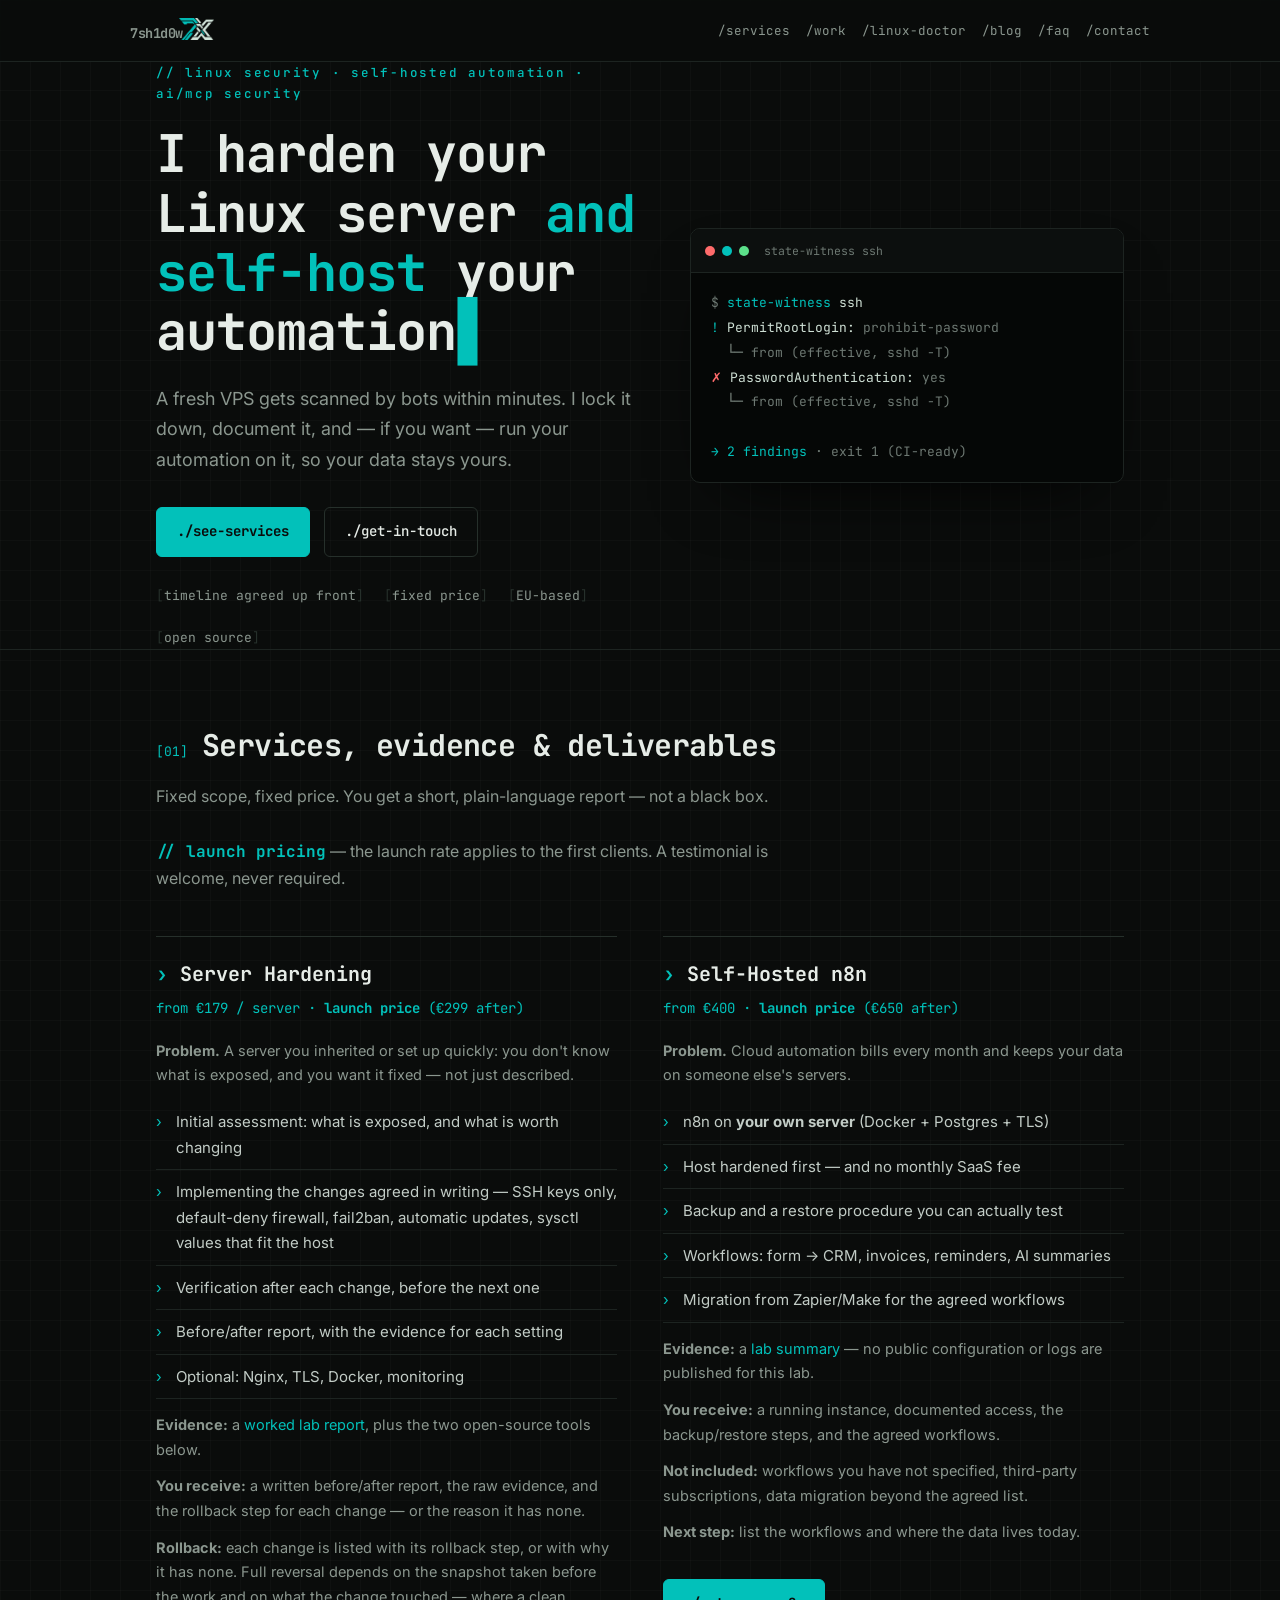
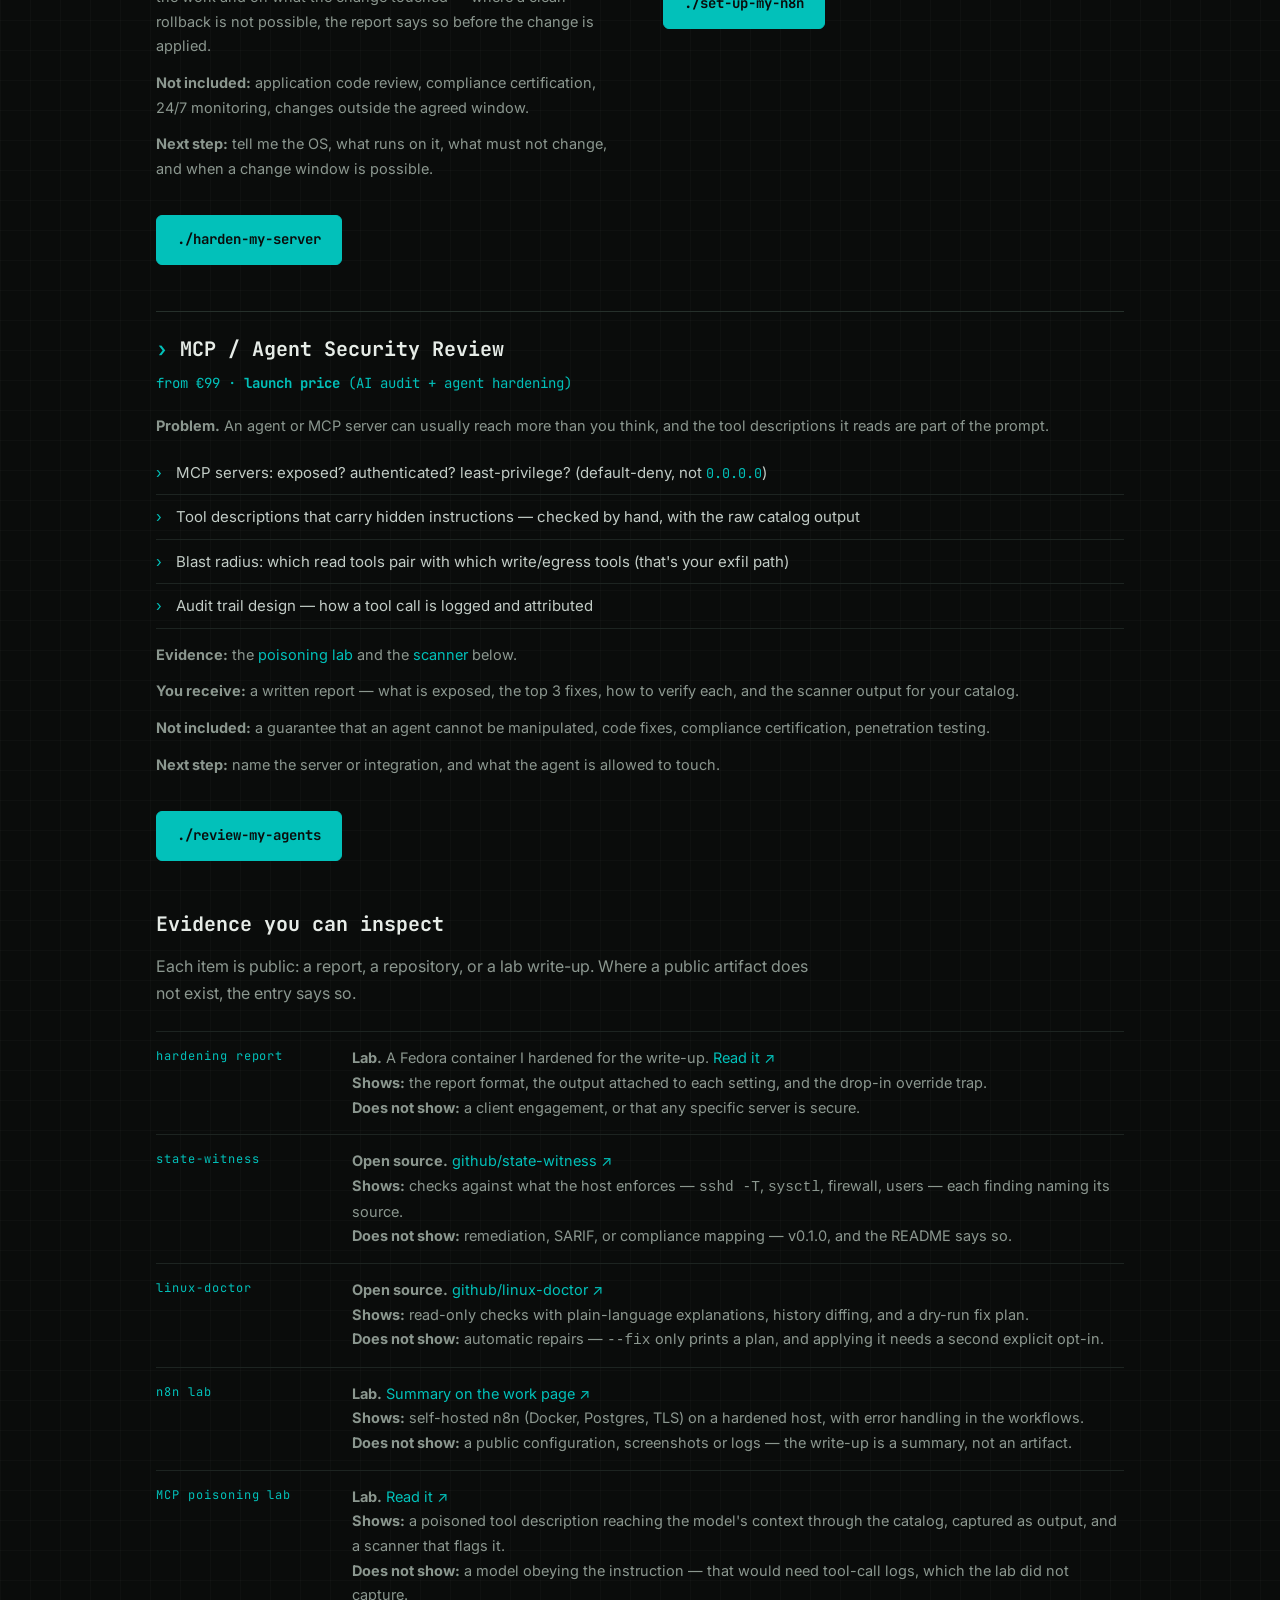
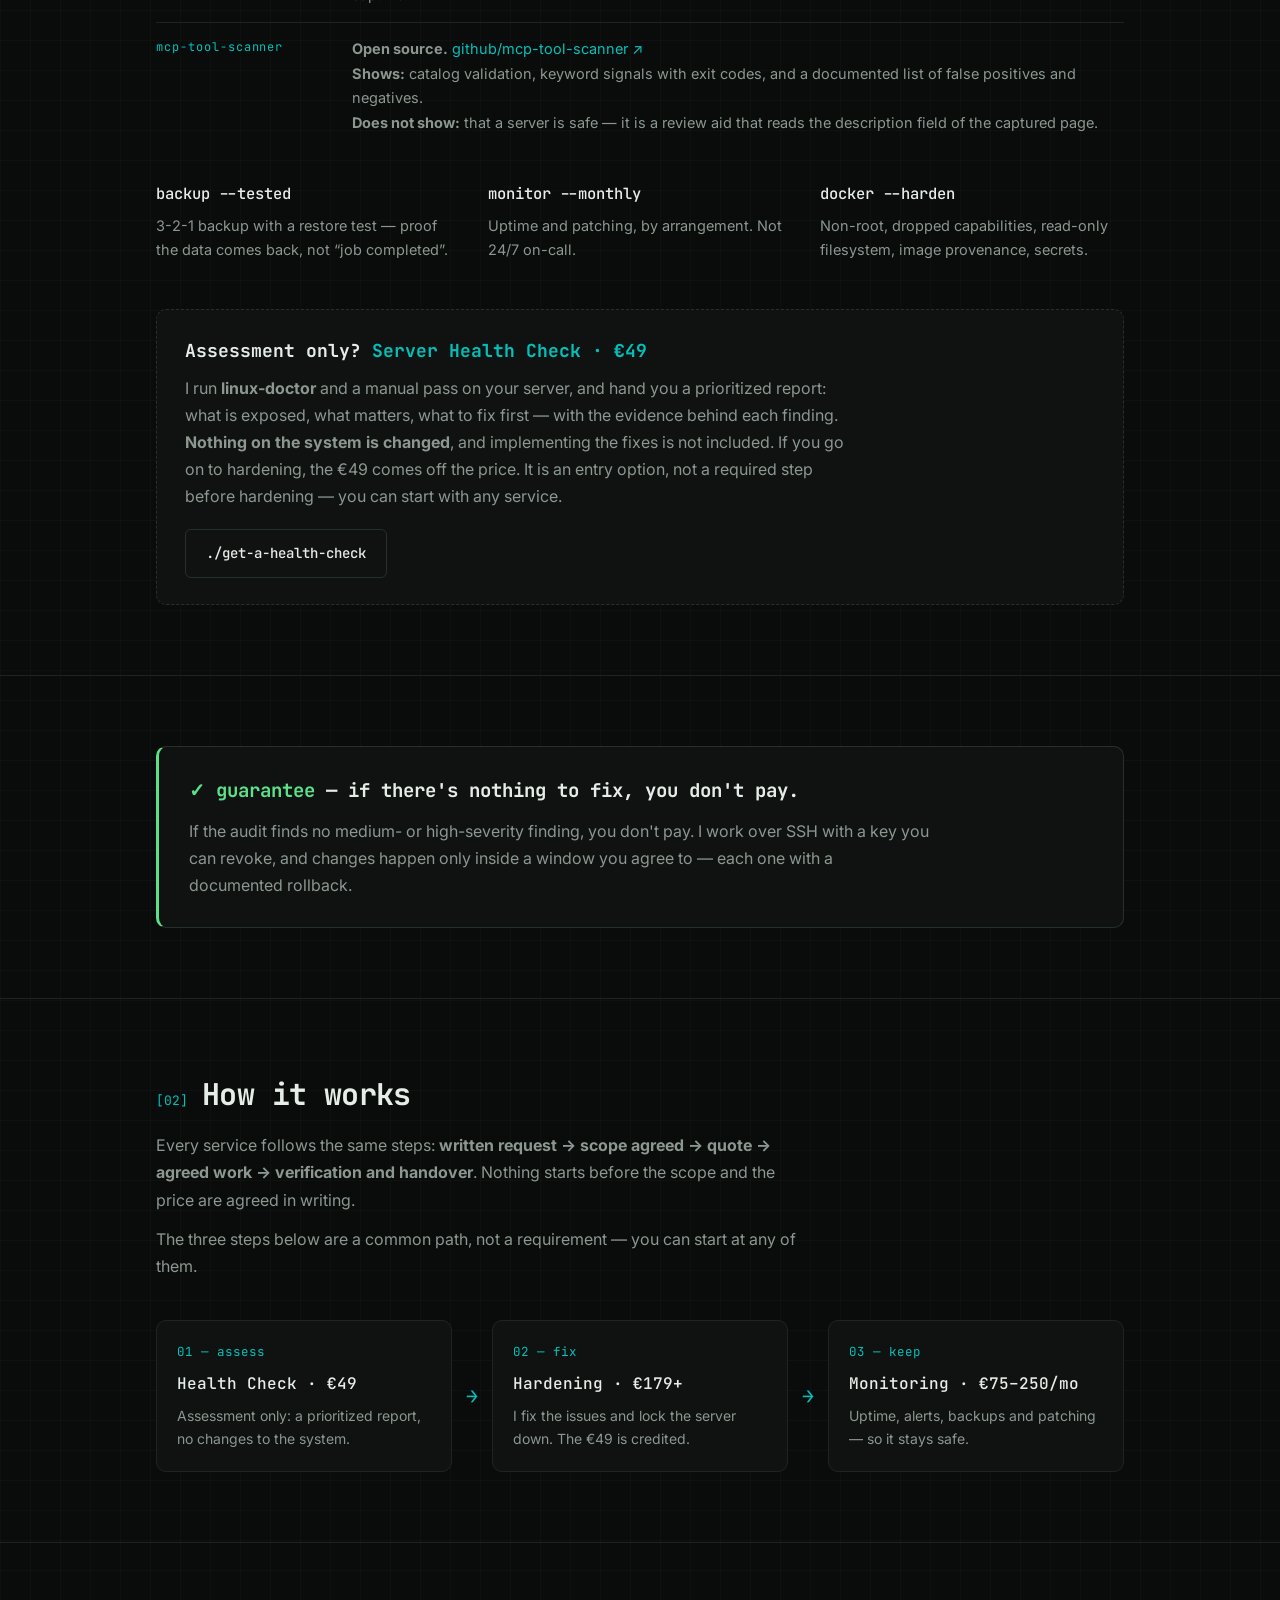
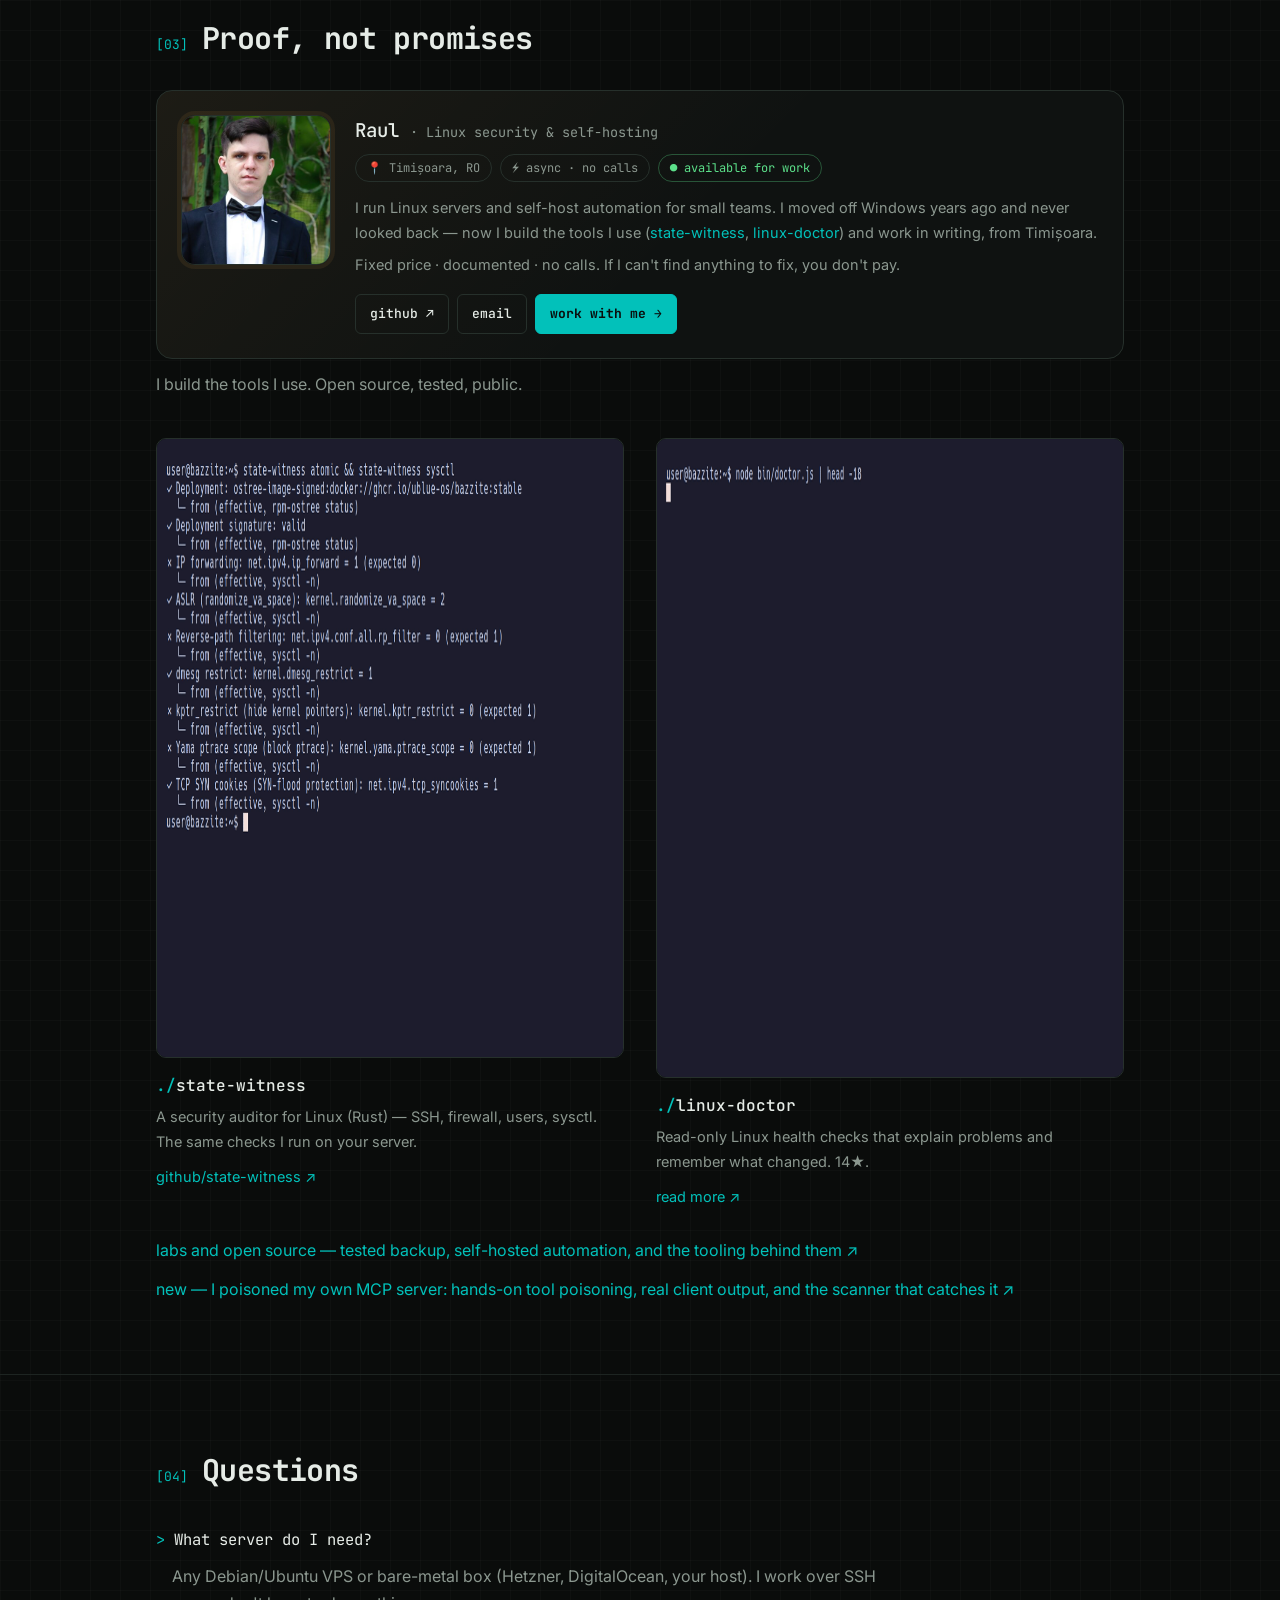
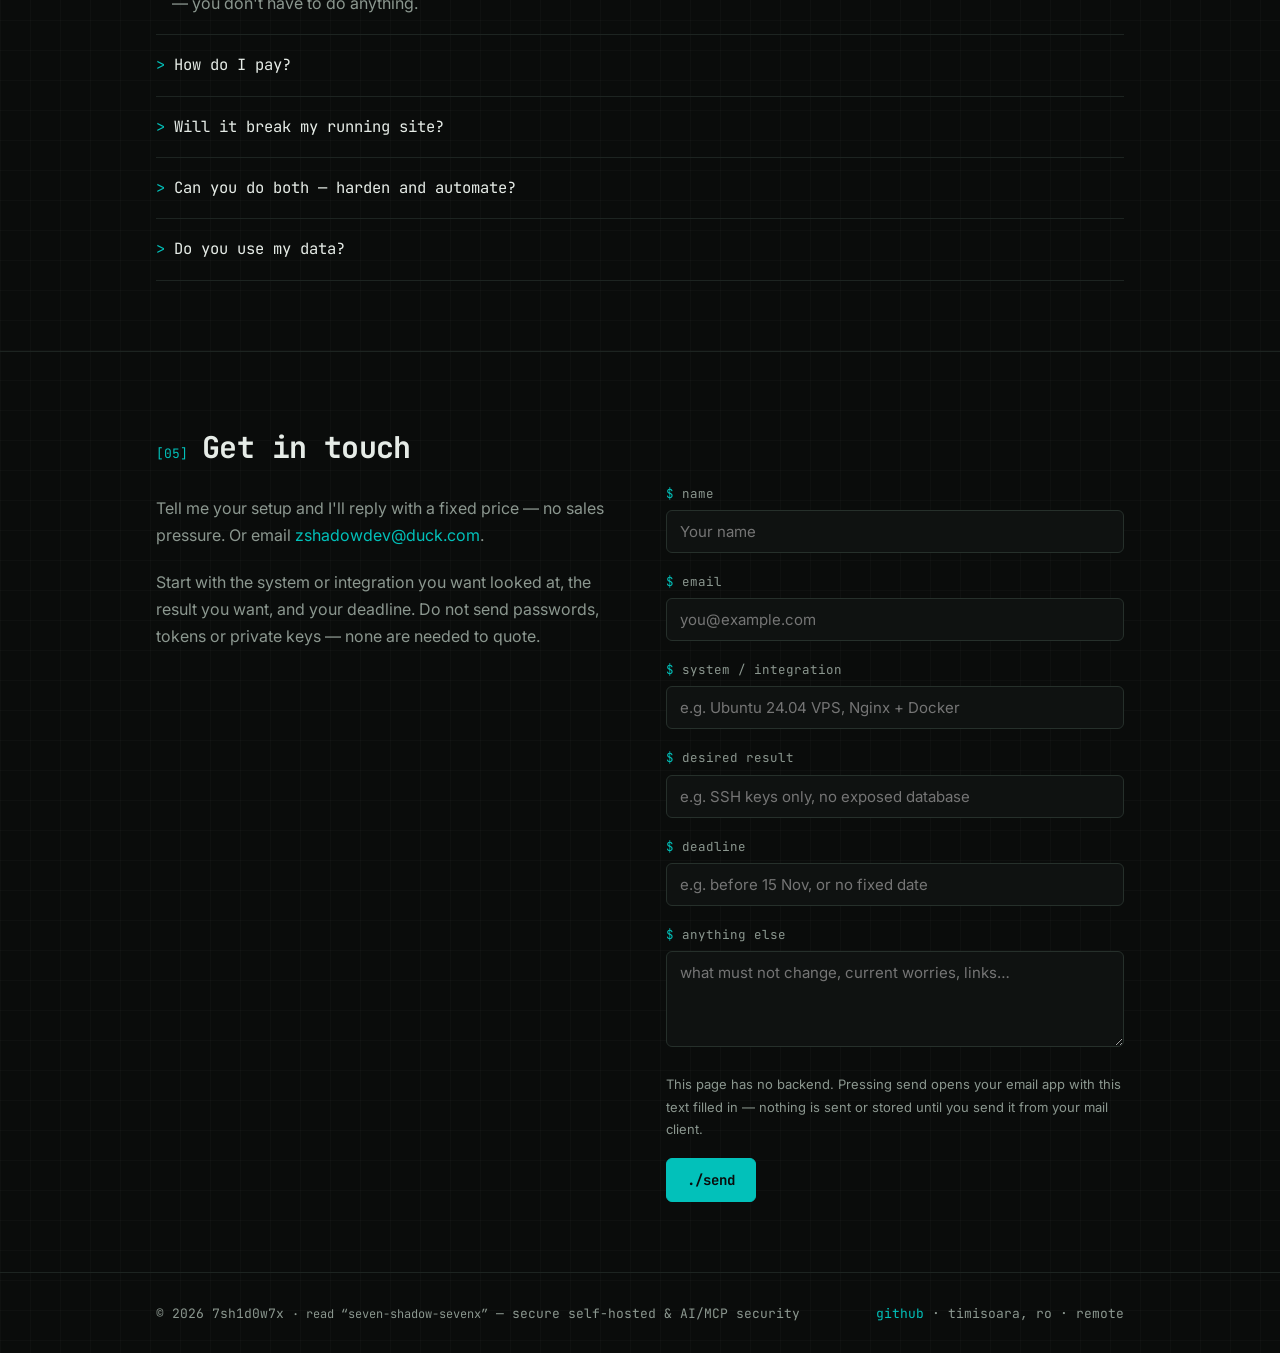
==== index.html @ 176f4e86 "fix(site): no single-command rollback promise; make the MCP demo reproducible Rollback wording - The" ====
<!doctype html>
<html lang="en">
<head>
<meta charset="utf-8">
<meta name="viewport" content="width=device-width, initial-scale=1">
<title>7sh1d0w7x — Linux hardening & self-hosted automation</title>
<meta name="description" content="I harden Linux servers and self-host your automation. Fixed price, documented, scope agreed up front.">
<meta property="og:title" content="Linux hardening & self-hosted automation">
<meta name="theme-color" content="#0a0c0b">
<link rel="canonical" href="https://7sh1d0w7x.github.io/">
<meta property="og:site_name" content="7sh1d0w7x">
<meta property="og:type" content="website">
<meta property="og:title" content="7sh1d0w7x — Linux hardening & self-hosted automation">
<meta property="og:description" content="I harden Linux servers and self-host your automation. Fixed price, documented, scope agreed up front.">
<meta property="og:url" content="https://7sh1d0w7x.github.io/">
<meta property="og:image" content="https://7sh1d0w7x.github.io/img/og.png">
<meta property="og:image:width" content="1200">
<meta property="og:image:height" content="630">
<meta name="twitter:card" content="summary_large_image">
<meta name="twitter:title" content="7sh1d0w7x — Linux hardening & self-hosted automation">
<meta name="twitter:description" content="I harden Linux servers and self-host your automation. Fixed price, documented, scope agreed up front.">
<meta name="twitter:image" content="https://7sh1d0w7x.github.io/img/og.png">
<link rel="preconnect" href="https://fonts.googleapis.com">
<link rel="preconnect" href="https://fonts.gstatic.com" crossorigin>
<link href="https://fonts.googleapis.com/css2?family=JetBrains+Mono:wght@400;500;700&family=Inter:wght@400;500&display=swap" rel="stylesheet">
<link rel="icon" type="image/png" sizes="32x32" href="/img/favicon-32.png">
<link rel="apple-touch-icon" sizes="180x180" href="/img/apple-touch-icon.png">
<link rel="stylesheet" href="/style.css">
</head>
<body>

<header><div class="wrap nav">
  <a class="brand" href="/" aria-label="7sh1d0w7x">7sh1d0w<img src="/img/logo-mark-header.png" alt="7x" width="32" height="20"></a>
  <nav>
    <a href="#services">/services</a>
    <a href="/work.html">/work</a>
    <a href="/linux-doctor.html">/linux-doctor</a>
    <a href="/blog/">/blog</a>
    <a href="#faq">/faq</a>
    <a href="#contact">/contact</a>
  </nav>
</div></header>

<div class="hero"><div class="wrap hero-grid">
  <div>
    <div class="eyebrow">linux security · self-hosted automation · ai/mcp security</div>
    <h1>I harden your Linux server <span class="a">and self-host</span> your automation<span class="cursor"></span></h1>
    <p class="lead">A fresh VPS gets scanned by bots within minutes. I lock it down, document it, and — if you want — run your automation on it, so your data stays yours.</p>
    <div class="btns">
      <a class="b b-pri" href="#services">./see-services</a>
      <a class="b b-line" href="#contact">./get-in-touch</a>
    </div>
    <div class="meta"><span>timeline agreed up front</span><span>fixed price</span><span>EU-based</span><span>open source</span></div>
  </div>
  <div class="term">
    <div class="bar">
      <span class="dot" style="background:#ff6b6b"></span>
      <span class="dot" style="background:#02C1BA"></span>
      <span class="dot" style="background:#5ce08a"></span>
      <span style="color:#6d7872;font-size:11.5px;margin-left:8px;font-family:'JetBrains Mono',monospace">state-witness ssh</span>
    </div>
    <div class="body"><span class="dim">$</span> <span class="c">state-witness</span> ssh
<span class="c">!</span> PermitRootLogin: <span class="dim">prohibit-password</span>
<span class="dim">  └─ from (effective, sshd -T)</span>
<span class="bad">✗</span> PasswordAuthentication: <span class="dim">yes</span>
<span class="dim">  └─ from (effective, sshd -T)</span>

<span class="c">→ 2 findings</span> <span class="dim">· exit 1 (CI-ready)</span></div>
  </div>
</div></div>

<section id="services"><div class="wrap">
  <div class="shead"><span class="idx">[01]</span><h2>Services, evidence &amp; deliverables</h2></div>
  <p class="sub">Fixed scope, fixed price. You get a short, plain-language report — not a black box.
  <br><br><b style="color:var(--acc);font-family:'JetBrains Mono',monospace">// launch pricing</b> — the launch rate applies to the first clients. A testimonial is welcome, never required.</p>

  <div class="offers">
    <div class="offer">
      <h3><span class="n">›</span> Server Hardening</h3>
      <div class="price">from €179 / server · <b style="color:var(--acc)">launch price</b> (€299 after)</div>
      <p class="sub"><b>Problem.</b> A server you inherited or set up quickly: you don't know what is exposed, and you want it fixed — not just described.</p>
      <ul>
        <li>Initial assessment: what is exposed, and what is worth changing</li>
        <li>Implementing the changes agreed in writing — SSH keys only, default-deny firewall, fail2ban, automatic updates, sysctl values that fit the host</li>
        <li>Verification after each change, before the next one</li>
        <li>Before/after report, with the evidence for each setting</li>
        <li>Optional: Nginx, TLS, Docker, monitoring</li>
      </ul>
      <p class="sub"><b>Evidence:</b> a <a class="u" href="/blog/hardening-report-example.html">worked lab report</a>, plus the two open-source tools below.</p>
      <p class="sub"><b>You receive:</b> a written before/after report, the raw evidence, and the rollback step for each change — or the reason it has none.</p>
      <p class="sub"><b>Rollback:</b> each change is listed with its rollback step, or with why it has none. Full reversal depends on the snapshot taken before the work and on what the change touched — where a clean rollback is not possible, the report says so before the change is applied.</p>
      <p class="sub"><b>Not included:</b> application code review, compliance certification, 24/7 monitoring, changes outside the agreed window.</p>
      <p class="sub"><b>Next step:</b> tell me the OS, what runs on it, what must not change, and when a change window is possible.</p>
      <a class="b b-pri" href="#contact">./harden-my-server</a>
    </div>
    <div class="offer">
      <h3><span class="n">›</span> Self-Hosted n8n</h3>
      <div class="price">from €400 · <b style="color:var(--acc)">launch price</b> (€650 after)</div>
      <p class="sub"><b>Problem.</b> Cloud automation bills every month and keeps your data on someone else's servers.</p>
      <ul>
        <li>n8n on <b>your own server</b> (Docker + Postgres + TLS)</li>
        <li>Host hardened first — and no monthly SaaS fee</li>
        <li>Backup and a restore procedure you can actually test</li>
        <li>Workflows: form → CRM, invoices, reminders, AI summaries</li>
        <li>Migration from Zapier/Make for the agreed workflows</li>
      </ul>
      <p class="sub"><b>Evidence:</b> a <a class="u" href="/work.html">lab summary</a> — no public configuration or logs are published for this lab.</p>
      <p class="sub"><b>You receive:</b> a running instance, documented access, the backup/restore steps, and the agreed workflows.</p>
      <p class="sub"><b>Not included:</b> workflows you have not specified, third-party subscriptions, data migration beyond the agreed list.</p>
      <p class="sub"><b>Next step:</b> list the workflows and where the data lives today.</p>
      <a class="b b-pri" href="#contact">./set-up-my-n8n</a>
    </div>
    <div class="offer wide">
      <h3><span class="n">›</span> MCP / Agent Security Review</h3>
      <div class="price">from €99 · <b style="color:var(--acc)">launch price</b> (AI audit + agent hardening)</div>
      <p class="sub"><b>Problem.</b> An agent or MCP server can usually reach more than you think, and the tool descriptions it reads are part of the prompt.</p>
      <ul>
        <li>MCP servers: exposed? authenticated? least-privilege? (default-deny, not <code>0.0.0.0</code>)</li>
        <li>Tool descriptions that carry hidden instructions — checked by hand, with the raw catalog output</li>
        <li>Blast radius: which read tools pair with which write/egress tools (that's your exfil path)</li>
        <li>Audit trail design — how a tool call is logged and attributed</li>
      </ul>
      <p class="sub"><b>Evidence:</b> the <a class="u" href="/blog/tool-poisoning-by-hand.html">poisoning lab</a> and the <a class="u" href="https://github.com/7sh1d0w7x/mcp-tool-scanner" target="_blank" rel="noopener">scanner</a> below.</p>
      <p class="sub"><b>You receive:</b> a written report — what is exposed, the top 3 fixes, how to verify each, and the scanner output for your catalog.</p>
      <p class="sub"><b>Not included:</b> a guarantee that an agent cannot be manipulated, code fixes, compliance certification, penetration testing.</p>
      <p class="sub"><b>Next step:</b> name the server or integration, and what the agent is allowed to touch.</p>
      <a class="b b-pri" href="#contact">./review-my-agents</a>
    </div>
  </div>

  <div id="evidence">
    <h3 style="font-size:20px;margin-top:46px">Evidence you can inspect</h3>
    <p class="sub">Each item is public: a report, a repository, or a lab write-up. Where a public artifact does not exist, the entry says so.</p>
    <div class="pf">
      <div class="row"><span class="lbl">hardening report</span><div><b>Lab.</b> A Fedora container I hardened for the write-up. <a class="u" href="/blog/hardening-report-example.html">Read it ↗</a><br>
        <b>Shows:</b> the report format, the output attached to each setting, and the drop-in override trap.<br>
        <b>Does not show:</b> a client engagement, or that any specific server is secure.</div></div>
      <div class="row"><span class="lbl">state-witness</span><div><b>Open source.</b> <a class="u" href="https://github.com/7sh1d0w7x/state-witness" target="_blank" rel="noopener">github/state-witness ↗</a><br>
        <b>Shows:</b> checks against what the host enforces — <code>sshd -T</code>, <code>sysctl</code>, firewall, users — each finding naming its source.<br>
        <b>Does not show:</b> remediation, SARIF, or compliance mapping — v0.1.0, and the README says so.</div></div>
      <div class="row"><span class="lbl">linux-doctor</span><div><b>Open source.</b> <a class="u" href="https://github.com/7sh1d0w7x/linux-doctor" target="_blank" rel="noopener">github/linux-doctor ↗</a><br>
        <b>Shows:</b> read-only checks with plain-language explanations, history diffing, and a dry-run fix plan.<br>
        <b>Does not show:</b> automatic repairs — <code>--fix</code> only prints a plan, and applying it needs a second explicit opt-in.</div></div>
      <div class="row"><span class="lbl">n8n lab</span><div><b>Lab.</b> <a class="u" href="/work.html">Summary on the work page ↗</a><br>
        <b>Shows:</b> self-hosted n8n (Docker, Postgres, TLS) on a hardened host, with error handling in the workflows.<br>
        <b>Does not show:</b> a public configuration, screenshots or logs — the write-up is a summary, not an artifact.</div></div>
      <div class="row"><span class="lbl">MCP poisoning lab</span><div><b>Lab.</b> <a class="u" href="/blog/tool-poisoning-by-hand.html">Read it ↗</a><br>
        <b>Shows:</b> a poisoned tool description reaching the model's context through the catalog, captured as output, and a scanner that flags it.<br>
        <b>Does not show:</b> a model obeying the instruction — that would need tool-call logs, which the lab did not capture.</div></div>
      <div class="row"><span class="lbl">mcp-tool-scanner</span><div><b>Open source.</b> <a class="u" href="https://github.com/7sh1d0w7x/mcp-tool-scanner" target="_blank" rel="noopener">github/mcp-tool-scanner ↗</a><br>
        <b>Shows:</b> catalog validation, keyword signals with exit codes, and a documented list of false positives and negatives.<br>
        <b>Does not show:</b> that a server is safe — it is a review aid that reads the description field of the captured page.</div></div>
    </div>
  </div>

  <div class="extras">
    <div class="extra"><h4>backup --tested</h4><p>3-2-1 backup with a restore test — proof the data comes back, not “job completed”.</p></div>
    <div class="extra"><h4>monitor --monthly</h4><p>Uptime and patching, by arrangement. Not 24/7 on-call.</p></div>
    <div class="extra"><h4>docker --harden</h4><p>Non-root, dropped capabilities, read-only filesystem, image provenance, secrets.</p></div>
  </div>

  <div class="entry">
    <h3>Assessment only? <span class="a">Server Health Check · €49</span></h3>
    <p>I run <b>linux-doctor</b> and a manual pass on your server, and hand you a prioritized report: what is exposed, what matters, what to fix first — with the evidence behind each finding. <b>Nothing on the system is changed</b>, and implementing the fixes is not included. If you go on to hardening, the €49 comes off the price. It is an entry option, not a required step before hardening — you can start with any service.</p>
    <a class="b b-line" href="#contact">./get-a-health-check</a>
  </div>
</div></section>

<section><div class="wrap">
  <div class="band">
    <h3><span class="a">✓ guarantee</span> — if there's nothing to fix, you don't pay.</h3>
    <p>If the audit finds no medium- or high-severity finding, you don't pay. I work over SSH with a key you can revoke, and changes happen only inside a window you agree to — each one with a documented rollback.</p>
  </div>
</div></section>

<section><div class="wrap">
  <div class="shead"><span class="idx">[02]</span><h2>How it works</h2></div>
  <p class="sub">Every service follows the same steps: <b>written request → scope agreed → quote → agreed work → verification and handover</b>. Nothing starts before the scope and the price are agreed in writing.</p>
  <p class="sub">The three steps below are a common path, not a requirement — you can start at any of them.</p>
  <div class="funnel">
    <div class="fstep"><div class="n">01 — assess</div><h4>Health Check · €49</h4><p>Assessment only: a prioritized report, no changes to the system.</p></div>
    <div class="farrow">→</div>
    <div class="fstep"><div class="n">02 — fix</div><h4>Hardening · €179+</h4><p>I fix the issues and lock the server down. The €49 is credited.</p></div>
    <div class="farrow">→</div>
    <div class="fstep"><div class="n">03 — keep</div><h4>Monitoring · €75–250/mo</h4><p>Uptime, alerts, backups and patching — so it stays safe.</p></div>
  </div>
</div></section>

<section id="proof"><div class="wrap">
  <div class="shead"><span class="idx">[03]</span><h2>Proof, not promises</h2></div>
  <div class="about">
    <img src="/img/raul.jpg" width="400" height="400" alt="Raul — Linux security &amp; self-hosted automation" loading="lazy">
    <div class="about-body">
      <h3>Raul <span class="role">· Linux security &amp; self-hosting</span></h3>
      <div class="about-meta">
        <span class="pill">📍 Timișoara, RO</span>
        <span class="pill">⚡ async · no calls</span>
        <span class="pill avail">● available for work</span>
      </div>
      <p>I run Linux servers and self-host automation for small teams. I moved off Windows years ago and never looked back — now I build the tools I use (<a class="u" href="https://github.com/7sh1d0w7x/state-witness" target="_blank" rel="noopener">state-witness</a>, <a class="u" href="/linux-doctor.html">linux-doctor</a>) and work in writing, from Timișoara.</p>
      <p>Fixed price · documented · no calls. If I can't find anything to fix, you don't pay.</p>
      <div class="about-links">
        <a class="b b-line" href="https://github.com/7sh1d0w7x" target="_blank" rel="noopener">github ↗</a>
        <a class="b b-line" href="mailto:zshadowdev@duck.com">email</a>
        <a class="b b-pri" href="/#contact">work with me →</a>
      </div>
    </div>
  </div>
  <p class="sub">I build the tools I use. Open source, tested, public.</p>
  <div class="proof">
    <div><img src="/img/state-witness.gif" width="1000" height="620" alt="state-witness running in a terminal: deployment checks, sysctl hardening, firewall" loading="lazy"><h4>state-witness</h4><p>A security auditor for Linux (Rust) — SSH, firewall, users, sysctl. The same checks I run on your server.</p><p style="margin-top:10px"><a class="u" href="https://github.com/7sh1d0w7x/state-witness" target="_blank" rel="noopener">github/state-witness ↗</a></p></div>
    <div><img src="/img/linux-doctor.gif" width="1000" height="640" alt="linux-doctor running in a terminal: health score, START HERE action, findings with fixes" loading="lazy"><h4>linux-doctor</h4><p>Read-only Linux health checks that explain problems and remember what changed. 14★.</p><p style="margin-top:10px"><a class="u" href="/linux-doctor.html">read more ↗</a></p></div>
  </div>
  <p style="margin-top:28px"><a class="u" href="/work.html">labs and open source — tested backup, self-hosted automation, and the tooling behind them ↗</a></p>
  <p style="margin-top:12px"><a class="u" href="/blog/tool-poisoning-by-hand.html">new — I poisoned my own MCP server: hands-on tool poisoning, real client output, and the scanner that catches it ↗</a></p>
</div></section>

<section id="faq"><div class="wrap">
  <div class="shead"><span class="idx">[04]</span><h2>Questions</h2></div>
  <div style="margin-top:14px">
    <details open><summary>What server do I need?</summary><p>Any Debian/Ubuntu VPS or bare-metal box (Hetzner, DigitalOcean, your host). I work over SSH — you don't have to do anything.</p></details>
    <details><summary>How do I pay?</summary><p>Fixed price, agreed up front, milestone-based. You approve the scope before I start.</p></details>
    <details><summary>Will it break my running site?</summary><p>Not silently. Every change is listed in writing before it happens, with its possible effect and the rollback step we agreed. Where a clean rollback depends on the snapshot taken beforehand — or is not possible at all — that is said before the change, not after. Changes run inside a window you agree to, one type at a time, and I open a second session before touching anything that could affect access. Anything that can interrupt traffic is proposed separately — never folded into the same pass.</p></details>
    <details><summary>Can you do both — harden and automate?</summary><p>Yes, that's the sweet spot: n8n self-hosted on a server that's actually locked down. Cheaper bundled.</p></details>
    <details><summary>Do you use my data?</summary><p>I work over SSH on your server, and reports and evidence are sent to you directly by email. What I keep after delivery, and for how long, is agreed in writing before the engagement starts. This contact form has no backend — it only opens your email app.</p></details>
  </div>
</div></section>

<section id="contact"><div class="wrap">
  <div class="shead"><span class="idx">[05]</span><h2>Get in touch</h2></div>
  <div class="contact">
    <div>
      <p class="sub">Tell me your setup and I'll reply with a fixed price — no sales pressure. Or email <a class="u" href="mailto:zshadowdev@duck.com">zshadowdev@duck.com</a>.</p>
      <p class="sub" style="margin-top:20px">Start with the system or integration you want looked at, the result you want, and your deadline. Do not send passwords, tokens or private keys — none are needed to quote.</p>
    </div>
    <form id="cform" novalidate>
      <div><label for="name">name</label><input id="name" name="name" type="text" placeholder="Your name" required></div>
      <div><label for="email">email</label><input id="email" name="email" type="email" placeholder="you@example.com" required></div>
      <div><label for="setup">system / integration</label><input id="setup" name="setup" type="text" placeholder="e.g. Ubuntu 24.04 VPS, Nginx + Docker"></div>
      <div><label for="outcome">desired result</label><input id="outcome" name="outcome" type="text" placeholder="e.g. SSH keys only, no exposed database"></div>
      <div><label for="deadline">deadline</label><input id="deadline" name="deadline" type="text" placeholder="e.g. before 15 Nov, or no fixed date"></div>
      <div><label for="msg">anything else</label><textarea id="msg" name="msg" placeholder="what must not change, current worries, links…"></textarea></div>
      <p class="note">This page has no backend. Pressing send opens your email app with this text filled in — nothing is sent or stored until you send it from your mail client.</p>
      <button class="b b-pri" type="submit">./send</button>
    </form>
  </div>
</div></section>

<footer><div class="wrap foot">
  <span>© <span id="y"></span> 7sh1d0w7x <span class="pron">· read “seven-shadow-sevenx”</span> — secure self-hosted &amp; AI/MCP security</span>
  <span><a class="u" href="https://github.com/7sh1d0w7x" target="_blank" rel="noopener">github</a> · timisoara, ro · remote</span>
</div></footer>

<script>
  document.getElementById('y').textContent = new Date().getFullYear();
  var cform = document.getElementById('cform');
  if (cform) cform.addEventListener('submit', function(e){
    e.preventDefault();
    var f = e.target;
    if (!f.name.value.trim() || !f.email.value.trim() || !/.+@.+\..+/.test(f.email.value)) {
      f.reportValidity ? f.reportValidity() : alert('Please add your name and a valid email.');
      (f.name.value.trim() ? f.email : f.name).focus();
      return;
    }
    var subject = encodeURIComponent('Server work — ' + (f.name.value || 'enquiry'));
    var body = encodeURIComponent('Name: '+f.name.value+'\nEmail: '+f.email.value+'\nSystem / integration: '+f.setup.value+'\nDesired result: '+f.outcome.value+'\nDeadline: '+f.deadline.value+'\n\n'+f.msg.value);
    window.location.href = 'mailto:zshadowdev@duck.com?subject=' + subject + '&body=' + body;
    var note = document.getElementById('form-note');
    if (!note) { note = document.createElement('p'); note.id='form-note'; note.className='note';
      f.appendChild(note); }
    note.innerHTML = "If your email app didn't open, write to <b>zshadowdev@duck.com</b> directly.";
  });
</script>
</body>
</html>
---- style.css ----
:root{
    --bg:#0a0c0b; --panel:#0f1211; --line:#1d2421; --line2:#26302b;
    --ink:#e6ece7; --mut:#8b978f; --acc:#02C1BA; --ok:#5ce08a; --bad:#ff6b6b;
  }
  *{margin:0;padding:0;box-sizing:border-box}
  html{scroll-behavior:smooth;scroll-padding-top:84px}
  body{
    background:var(--bg);color:var(--ink);
    font-family:"Inter",system-ui,sans-serif;line-height:1.7;font-size:16px;
    -webkit-font-smoothing:antialiased;
    background-image:
      linear-gradient(rgba(255,255,255,.018) 1px,transparent 1px),
      linear-gradient(90deg,rgba(255,255,255,.018) 1px,transparent 1px);
    background-size:30px 30px;
  }
  h1,h2,h3,.mono,.eyebrow,.brand,.b,.tag{font-family:"JetBrains Mono",ui-monospace,monospace}
  a{color:inherit;text-decoration:none}
  .u{color:var(--acc)}
  .pron{color:var(--mut);font-size:.92em}
  .u:hover{text-decoration:underline}
  .wrap{max-width:1020px;margin:0 auto;padding:0 26px}

  header{border-bottom:1px solid var(--line);position:sticky;top:0;
    background:rgba(10,12,11,.86);backdrop-filter:blur(10px);z-index:20}
  .nav{display:flex;justify-content:space-between;align-items:center;padding:16px 0}
  .brand{font-weight:700;font-size:17px;letter-spacing:-.5px;display:inline-flex;align-items:baseline;gap:2px}
  .brand img{height:22px;width:auto;display:block;flex:0 0 auto;margin-left:-6px;transform:translateY(2px)}
  .brand b{color:var(--acc)}
  .nav nav a{margin-left:22px;font-size:13.5px;color:var(--mut);font-family:"JetBrains Mono",monospace}
  .nav nav a:hover{color:var(--acc)}
  .nav nav{display:flex;flex-wrap:wrap;gap:4px 16px}.nav nav a{margin-left:0;font-size:12.5px}}

  .hero{padding:92px 0 74px}
  .hero-grid{display:grid;grid-template-columns:1.05fr .95fr;gap:54px;align-items:center}
  @media(max-width:880px){.hero-grid{grid-template-columns:1fr;gap:38px}}
  .eyebrow{font-size:12.5px;letter-spacing:.14em;color:var(--acc);font-weight:500;margin-bottom:20px}
  .eyebrow:before{content:"// "}
  h1{font-size:clamp(32px,4.8vw,52px);font-weight:700;letter-spacing:-.02em;line-height:1.14}
  h1 .a{color:var(--acc)}
  h1 .cursor:after{content:"▋";animation:blink 1.1s steps(1) infinite;color:var(--acc);margin-left:2px}
  @keyframes blink{50%{opacity:0}}
  .lead{margin-top:22px;font-size:18px;color:var(--mut);max-width:540px}
  .btns{margin-top:32px;display:flex;gap:14px;flex-wrap:wrap}
  .b{display:inline-block;padding:12px 20px;font-size:14px;font-weight:500;border:1px solid var(--line2);
    border-radius:6px;transition:.16s;cursor:pointer}
  .b-pri{background:var(--acc);color:#0a0c0b;border-color:var(--acc);font-weight:700}
  .b-pri:hover{background:#4fd8d2}
  .b-line{color:var(--ink)}
  .b-line:hover{border-color:var(--acc);color:var(--acc)}
  .meta{margin-top:28px;display:flex;gap:20px;flex-wrap:wrap;font-size:13px;color:var(--mut);
    font-family:"JetBrains Mono",monospace}
  .meta span:before{content:"[";color:var(--line2)} .meta span:after{content:"]";color:var(--line2)}

  .term{background:#050706;border:1px solid var(--line);border-radius:10px;overflow:hidden;
    box-shadow:0 30px 70px -35px #000}
  .term .bar{display:flex;gap:7px;padding:12px 14px;border-bottom:1px solid var(--line);align-items:center;background:#0c0f0e}
  .term .dot{width:10px;height:10px;border-radius:50%}
  .term .body{padding:18px 20px;font-family:"JetBrains Mono",monospace;font-size:13px;line-height:1.9;
    color:#cfe0d5;white-space:pre;overflow:auto}
  .term .c{color:var(--acc)}.term .ok{color:var(--ok)}.term .bad{color:var(--bad)}.term .dim{color:#6d7872}

  section{padding:70px 0;border-top:1px solid var(--line)}
  .shead{display:flex;align-items:baseline;gap:14px;margin-bottom:10px}
  .idx{font-family:"JetBrains Mono",monospace;font-size:13px;color:var(--acc)}
  h2{font-size:clamp(22px,3vw,30px);font-weight:700;letter-spacing:-.02em}
  .sub{color:var(--mut);max-width:660px;margin-top:12px}

  .offers{display:grid;grid-template-columns:1fr 1fr;gap:46px;margin-top:44px}
  @media(max-width:820px){.offers{grid-template-columns:1fr;gap:40px}}
  .offer{border-top:1px solid var(--line2);padding-top:20px}
  .offer.wide{grid-column:1/-1}
  .offer h3{font-size:20px;margin-bottom:6px}
  .offer code{font-family:"JetBrains Mono",monospace;font-size:13.5px;color:var(--acc)}
  .offer h3 .n{color:var(--acc)}
  .price{color:var(--acc);font-family:"JetBrains Mono",monospace;font-size:14px;margin-bottom:18px}
  .offer ul{list-style:none}
  .offer li{padding:9px 0 9px 20px;border-bottom:1px solid var(--line);color:#c2ccc6;font-size:15px;position:relative}
  .offer li:before{content:"›";position:absolute;left:0;color:var(--acc)}
  .offer .b{margin-top:22px}
    .offer .sub{margin:10px 0 12px;max-width:none}
    .offer ul{margin:4px 0 14px}
  .extras{display:grid;grid-template-columns:repeat(3,1fr);gap:28px;margin-top:46px}
  @media(max-width:800px){.extras{grid-template-columns:1fr}}
  .extra h4{font-family:"JetBrains Mono",monospace;font-weight:500;font-size:15.5px;margin-bottom:6px;color:var(--ink)}
  .extra p{color:var(--mut);font-size:14.5px}

  .entry{margin-top:46px;border:1px dashed var(--line2);border-radius:10px;padding:26px 28px;background:var(--panel)}
  .entry h3{font-size:18px;margin-bottom:8px}
  .entry h3 .a{color:var(--acc)}
  .entry p{color:var(--mut);margin-bottom:18px;max-width:680px}

  .band{border:1px solid var(--line2);border-radius:10px;padding:28px 30px;background:var(--panel);
    border-left:3px solid var(--ok)}
  .band h3{font-size:19px;margin-bottom:10px}
  .band h3 .a{color:var(--ok)}
  .band p{color:var(--mut);max-width:740px}

  .funnel{display:grid;grid-template-columns:1fr auto 1fr auto 1fr;gap:8px;align-items:center;margin-top:40px}
  @media(max-width:860px){.funnel{grid-template-columns:1fr;gap:12px}}
  .fstep{border:1px solid var(--line);border-radius:10px;padding:20px;background:var(--panel)}
  .fstep .n{font-family:"JetBrains Mono",monospace;font-size:12.5px;color:var(--acc)}
  .fstep h4{font-family:"JetBrains Mono",monospace;font-weight:500;font-size:16px;margin:8px 0 6px}
  .fstep p{color:var(--mut);font-size:14px}
  .farrow{color:var(--acc);font-family:"JetBrains Mono",monospace;font-size:20px;padding:0 6px}
  @media(max-width:860px){.farrow{display:none}}

  .proof{display:grid;grid-template-columns:repeat(2,1fr);gap:32px;margin-top:40px}
  @media(max-width:800px){.proof{grid-template-columns:1fr}}
  .proof img{width:100%;display:block;border:1px solid var(--line2);border-radius:10px;margin-bottom:14px;background:#0d1117}
  .about{position:relative;display:grid;grid-template-columns:150px 1fr;gap:24px;align-items:start;margin-top:26px;padding:24px;border:1px solid var(--line2);border-radius:16px;
    background:linear-gradient(135deg,rgba(255,180,84,.06),transparent 55%),var(--panel)}
  .about img{width:150px;height:150px;object-fit:cover;border-radius:14px;border:1px solid var(--line2);display:block;box-shadow:0 0 0 4px rgba(255,180,84,.08)}
  .about-body h3{font-family:"JetBrains Mono",monospace;font-size:19px;font-weight:500;margin-bottom:6px}
  .about-body h3 .role{color:var(--mut);font-weight:400;font-size:13.5px}
  .about-meta{display:flex;flex-wrap:wrap;gap:6px 8px;margin:0 0 14px;font-family:"JetBrains Mono",monospace;font-size:12px;color:var(--mut)}
  .about-meta .pill{border:1px solid var(--line2);border-radius:999px;padding:3px 11px}
  .about-meta .avail{color:var(--ok);border-color:rgba(92,224,138,.32)}
  .about-body p{color:var(--mut);font-size:14.5px}
  .about-body p+p{margin-top:8px}
  .about-links{margin-top:16px;display:flex;gap:8px;flex-wrap:wrap}
  .about-links .b{padding:8px 14px;font-size:13px}
  @media(max-width:800px){.about{grid-template-columns:1fr;gap:16px}.about img{width:110px;height:110px}}
  .proof h4{font-family:"JetBrains Mono",monospace;font-weight:500;font-size:16px;margin-bottom:6px}
  .proof h4:before{content:"./";color:var(--acc)}
  .proof p{color:var(--mut);font-size:14.5px}

  details{border-bottom:1px solid var(--line);padding:17px 0}
  summary{cursor:pointer;font-family:"JetBrains Mono",monospace;font-weight:400;font-size:15.5px;
    list-style:none;display:block}
  summary::-webkit-details-marker{display:none}
  summary:before{content:"> ";color:var(--acc)}
  details p{color:var(--mut);margin-top:10px;max-width:720px;padding-left:16px}

  .contact{display:grid;grid-template-columns:1fr 1fr;gap:52px}
  @media(max-width:820px){.contact{grid-template-columns:1fr;gap:30px}}
  form{display:grid;gap:18px}
  label{font-family:"JetBrains Mono",monospace;font-size:12.5px;color:var(--mut);display:block;margin-bottom:6px}
  label:before{content:"$ ";color:var(--acc)}
  input,textarea{width:100%;background:var(--panel);border:1px solid var(--line2);border-radius:6px;
    color:var(--ink);padding:11px 13px;font-size:15px;font-family:inherit;transition:border-color .2s}
  input:focus,textarea:focus{outline:none;border-color:var(--acc)}
  textarea{min-height:96px;resize:vertical}
  button.b{justify-self:start}
  .note{font-size:13px;color:var(--mut)}

  footer{border-top:1px solid var(--line);padding:30px 0;color:var(--mut);font-size:13px;
    font-family:"JetBrains Mono",monospace}
  .foot{display:flex;justify-content:space-between;gap:16px;flex-wrap:wrap}

  @media(max-width:700px){
    .nav{flex-direction:column;align-items:flex-start;gap:8px;padding:12px 0}
    .nav nav{display:flex;flex-wrap:wrap;gap:4px 16px}
    .nav nav a,.nav a{margin-left:0;font-size:12.5px}
  }
  a:focus-visible,button:focus-visible,summary:focus-visible,input:focus-visible,textarea:focus-visible{outline:2px solid var(--acc);outline-offset:2px;border-radius:3px}

  /* shared extras (used by sub-pages) */
  .nav a{color:var(--mut);font-size:13.5px;font-family:"JetBrains Mono",monospace}
  .nav a:hover{color:var(--acc)}
  .box{border:1px solid var(--line2);border-radius:12px;padding:18px 20px;background:var(--panel)}
  .box h4{font-family:"JetBrains Mono",monospace;font-weight:500;font-size:15px;margin-bottom:6px}
  .box h4:before{content:"./";color:var(--acc)}
  .box p{color:var(--mut);font-size:14.5px}
  .code{background:var(--panel);border:1px solid var(--line2);border-radius:8px;padding:12px 14px;font-family:"JetBrains Mono",monospace;font-size:13px;overflow:auto}
  .code .dim{color:var(--mut)}
  .grid2{display:grid;grid-template-columns:1fr 1fr;gap:18px}
  @media(max-width:800px){.grid2{grid-template-columns:1fr}}
  .post{max-width:720px}
  .post h1{font-size:clamp(24px,4vw,34px);line-height:1.25;margin-bottom:8px;letter-spacing:-.01em}
  .post .meta{color:var(--mut);font-family:"JetBrains Mono",monospace;font-size:12.5px;margin-bottom:26px}
  .post h2{font-size:19px;margin:30px 0 10px;font-family:"JetBrains Mono",monospace;font-weight:500}
  .post h2:before{content:"## ";color:var(--acc)}
  .post p{color:var(--mut);margin-bottom:14px}
  .post p b,.post li b{color:var(--ink)}
  .post ul{margin:0 0 14px 20px;color:var(--mut)}
  .post li{margin-bottom:6px}
  .post pre{background:var(--panel);border:1px solid var(--line2);border-radius:8px;padding:14px 16px;overflow:auto;font-family:"JetBrains Mono",monospace;font-size:13px;color:var(--ink);margin:0 0 16px}
  .post code{font-family:"JetBrains Mono",monospace;font-size:13.5px;color:var(--acc)}
  .post .cta{margin-top:34px;padding:18px 20px;border:1px solid var(--line2);border-radius:12px;background:var(--panel)}
  .post .cta p{margin:0}
  .post a{color:var(--acc)}
  .pi{padding:20px 0;border-top:1px solid var(--line)}
  .pm{color:var(--mut);font-family:"JetBrains Mono",monospace;font-size:12px;margin-bottom:6px}
  .pi h3{font-size:19px;font-weight:500;margin-bottom:6px}
  .pi h3 a{color:var(--ink)}
  .pi h3 a:hover{color:var(--acc)}
  .pi p{color:var(--mut);font-size:14.5px}
  /* work.html */
  .case{display:grid;grid-template-columns:1fr 1fr;gap:28px;align-items:center;margin-top:34px}
  .case.rev .media{order:-1}
  .case>div>p{color:var(--mut);font-size:14.5px}
  .cta{margin-top:30px;padding:20px;border:1px solid var(--line2);border-radius:12px;background:var(--panel)}
  .cta h2{font-size:18px;margin-bottom:8px}
  .cta p{color:var(--mut);font-size:14.5px}
  .lbl{font-family:"JetBrains Mono",monospace;font-size:12px;color:var(--acc);letter-spacing:.08em}
  .media img{width:100%;border:1px solid var(--line2);border-radius:10px;display:block}
  .media img+img{margin-top:12px}
  .pf{display:grid;gap:14px;margin-top:24px}
  .pf .row{display:grid;grid-template-columns:180px 1fr;gap:16px;border-top:1px solid var(--line);padding-top:14px}
  .pf .row div:last-child{color:var(--mut);font-size:14.5px}
  @media(max-width:800px){.case{grid-template-columns:1fr}.case.rev .media{order:0}.pf .row{grid-template-columns:1fr;gap:4px}}
  /* linux-doctor page bits */
  .offer h3 .a{color:var(--mut);font-weight:400;font-size:14px}
  .offer p{color:var(--mut);font-size:14.5px}
  .term .w{color:var(--acc)}
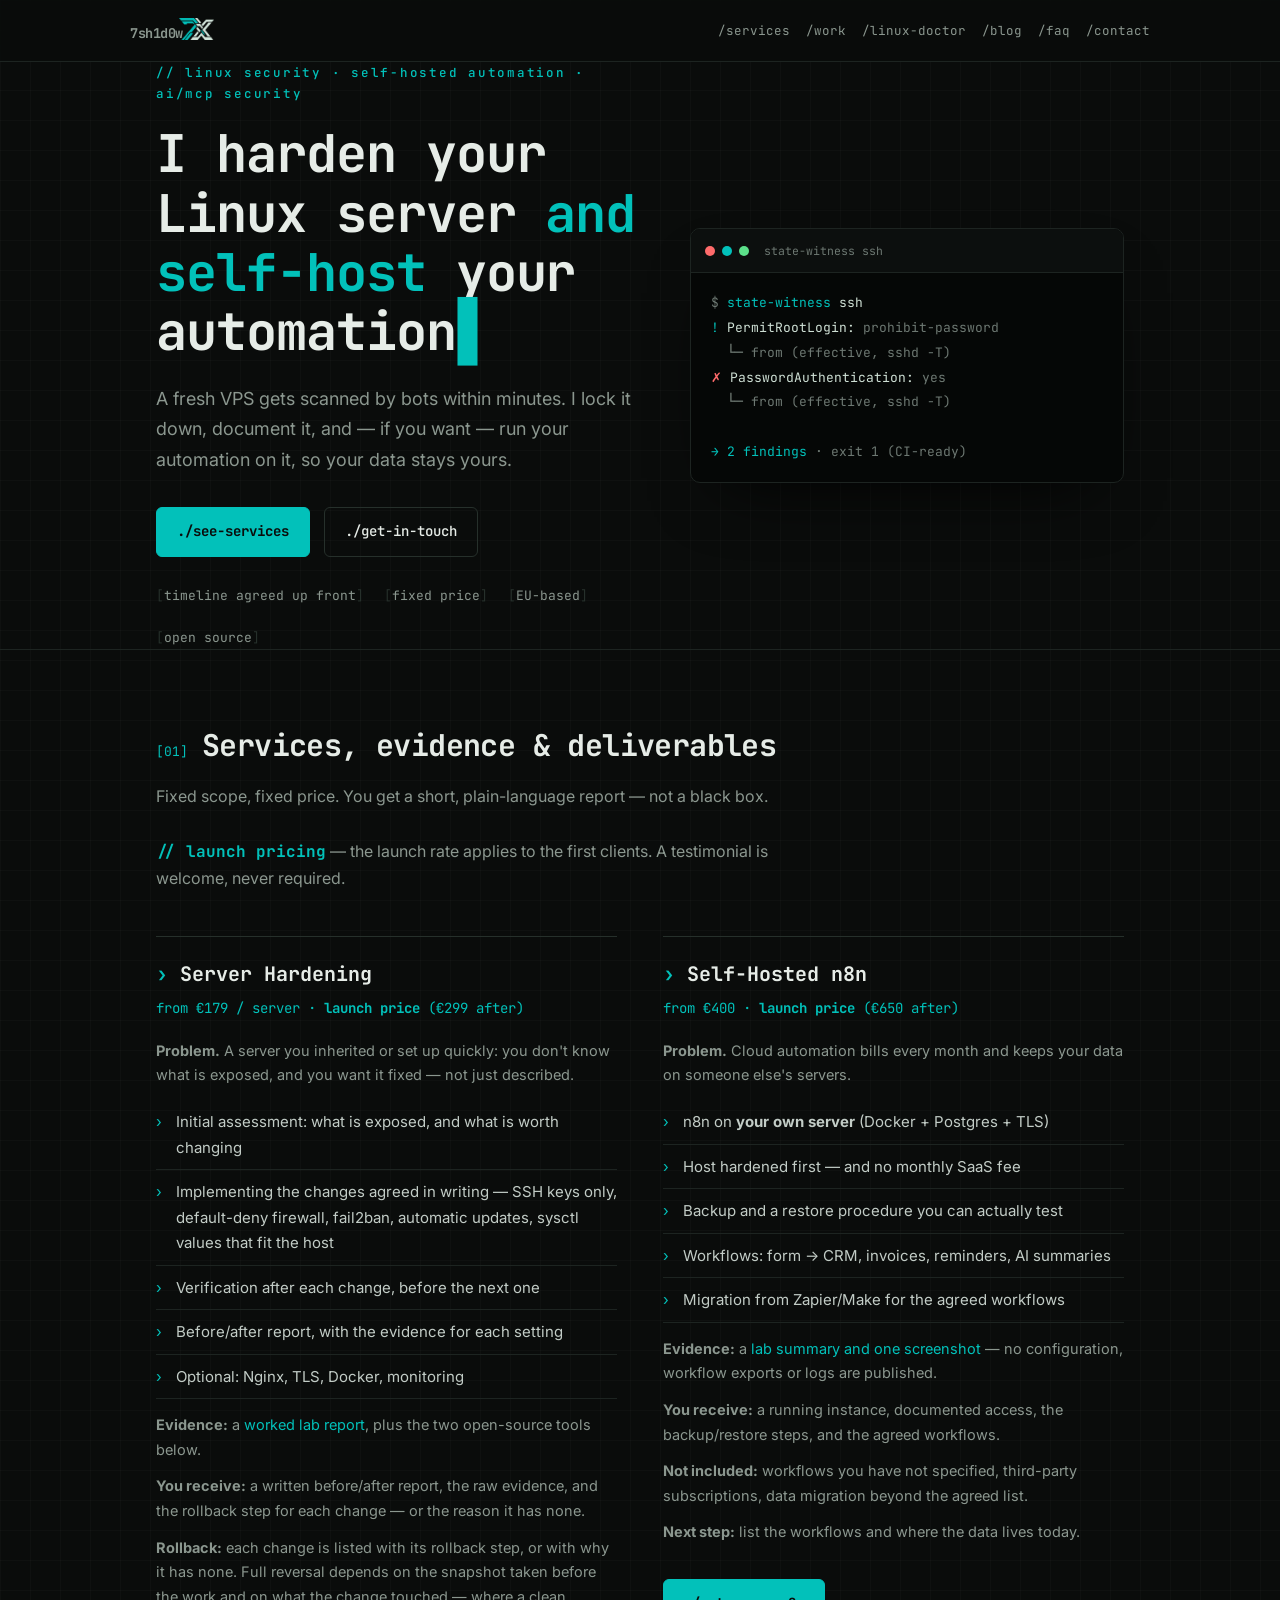
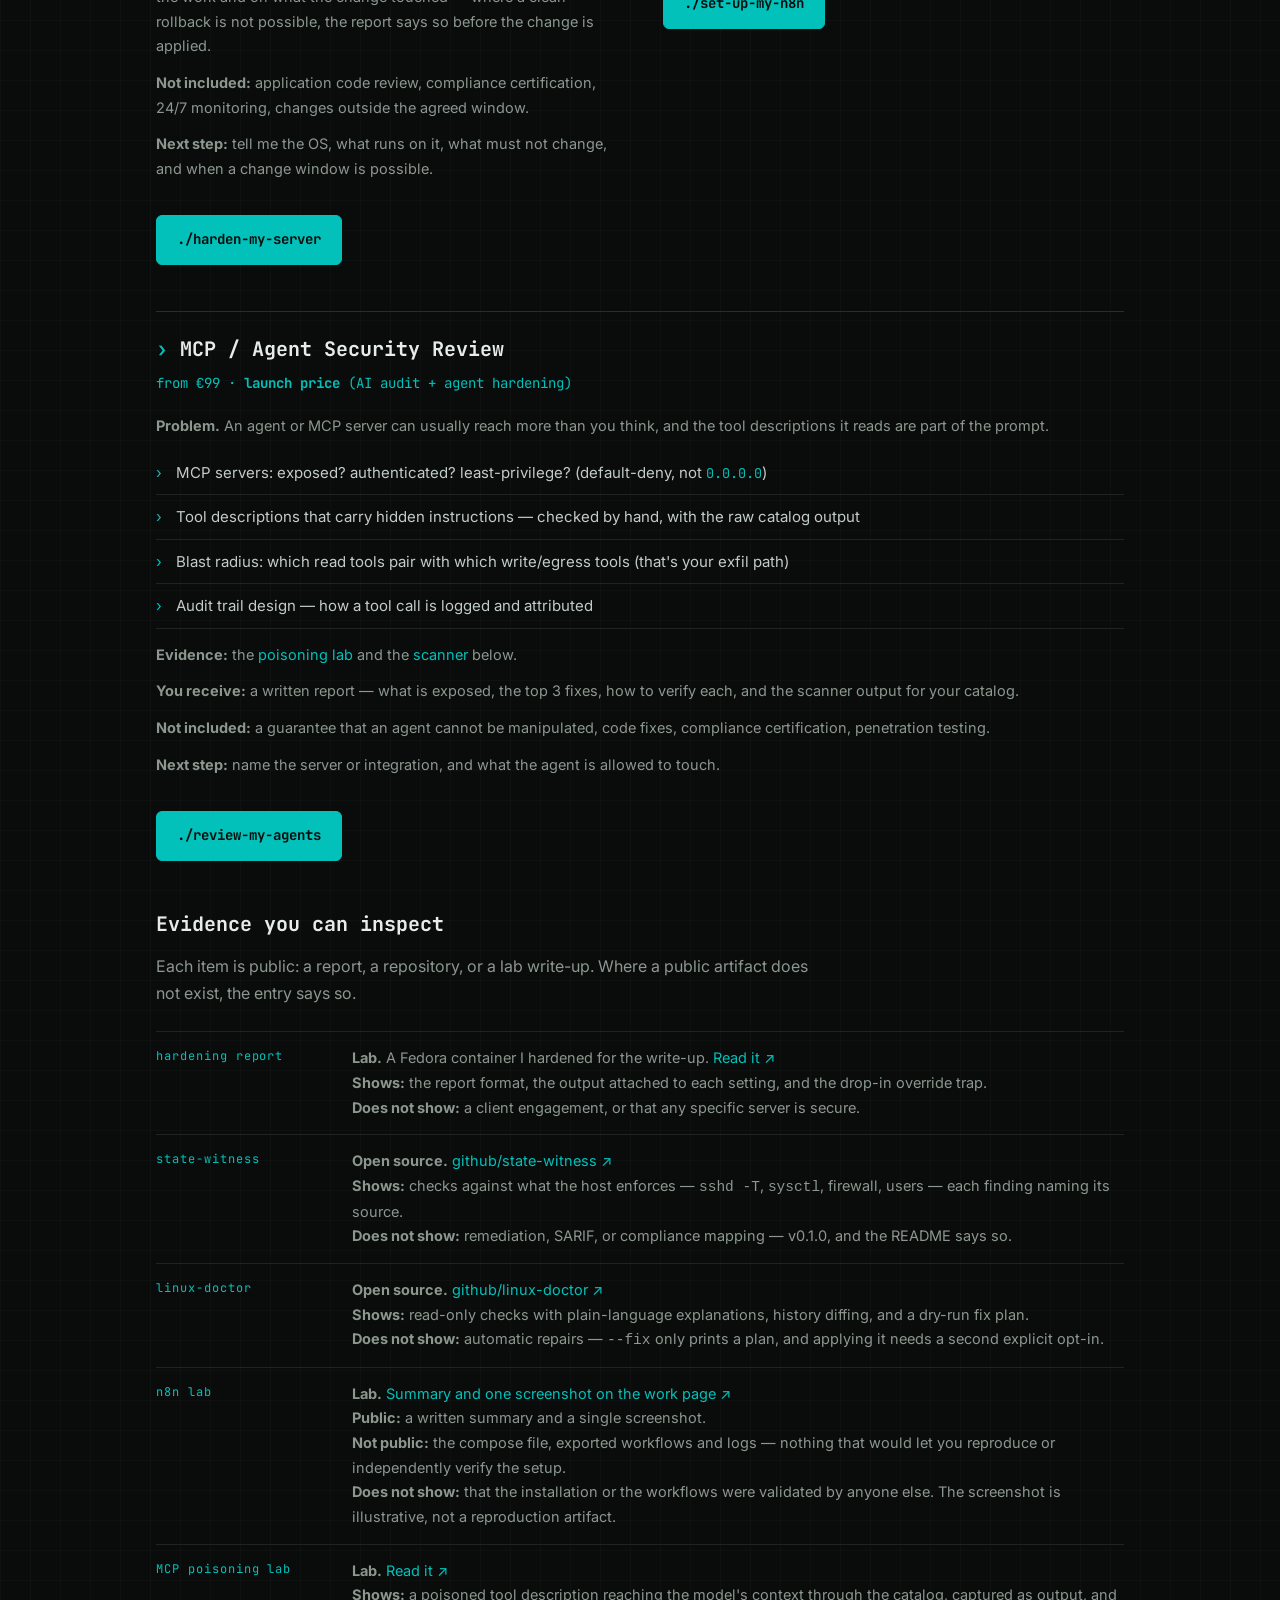
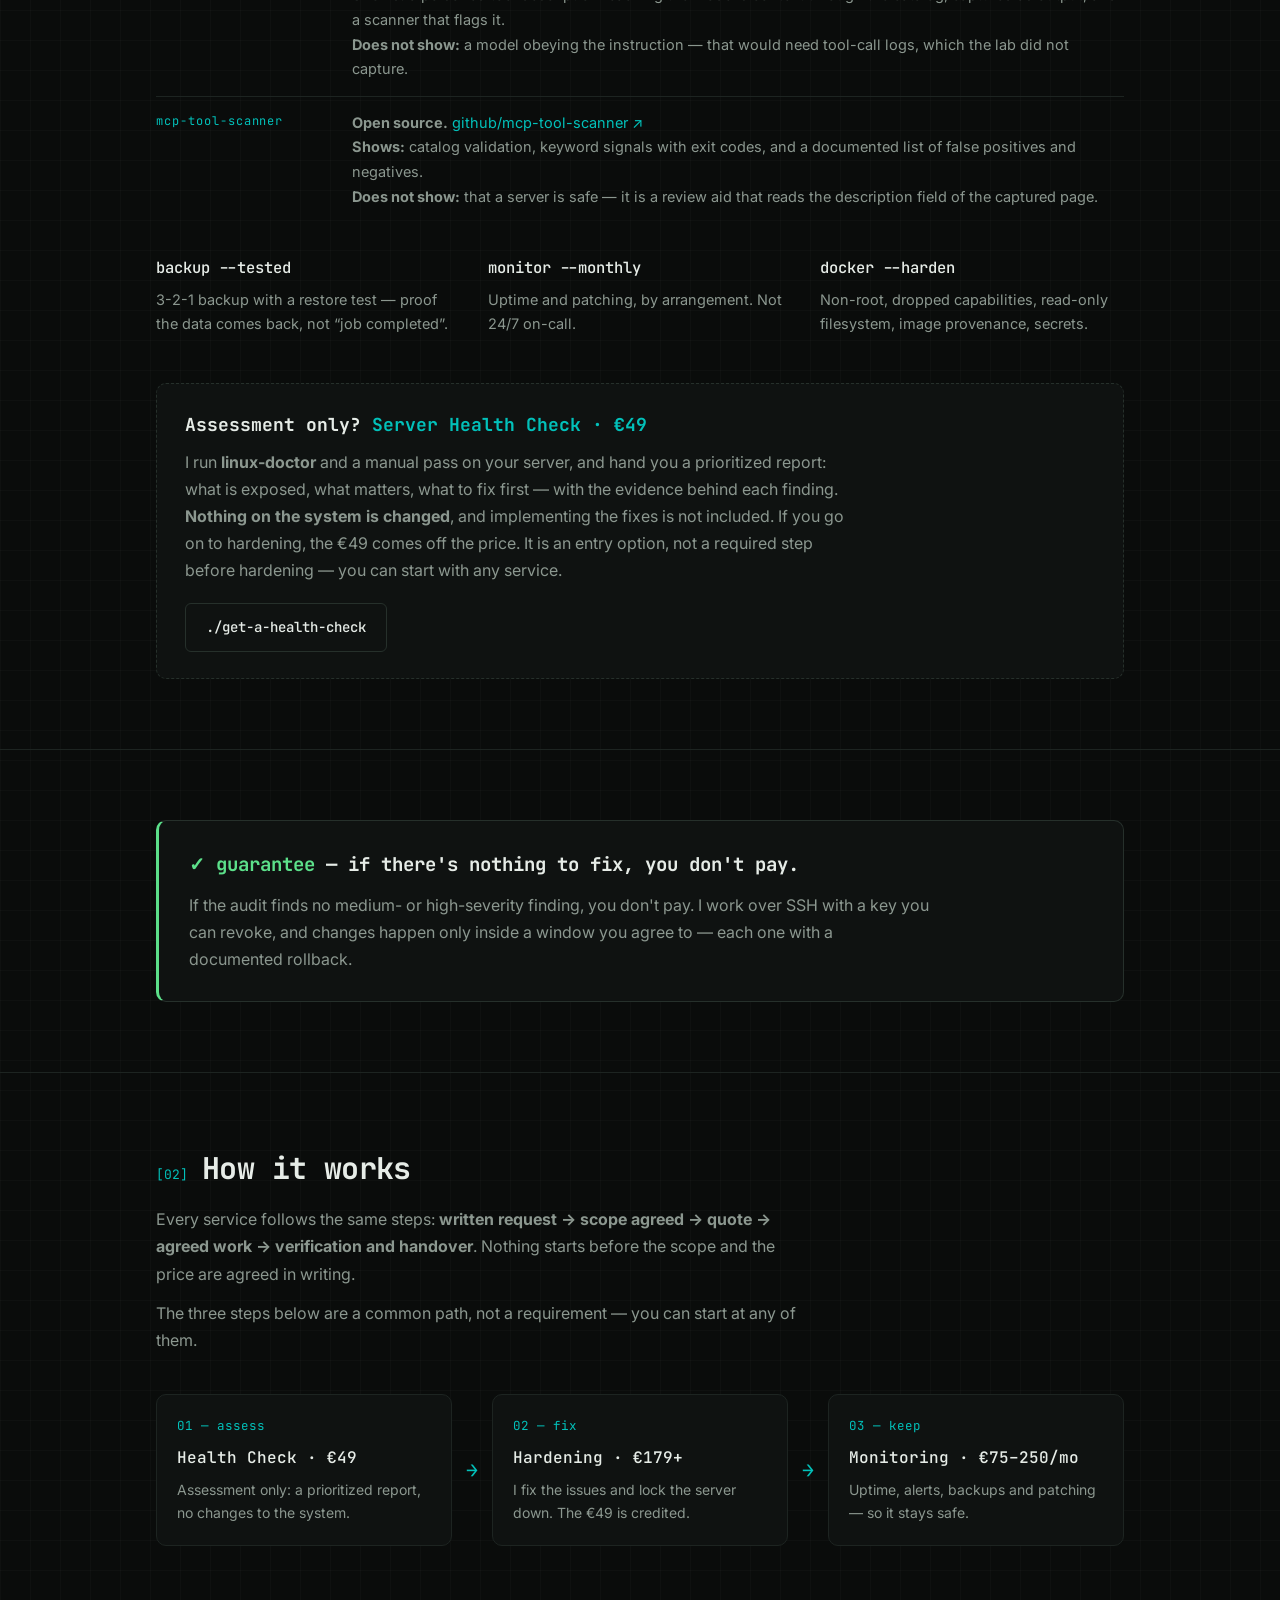
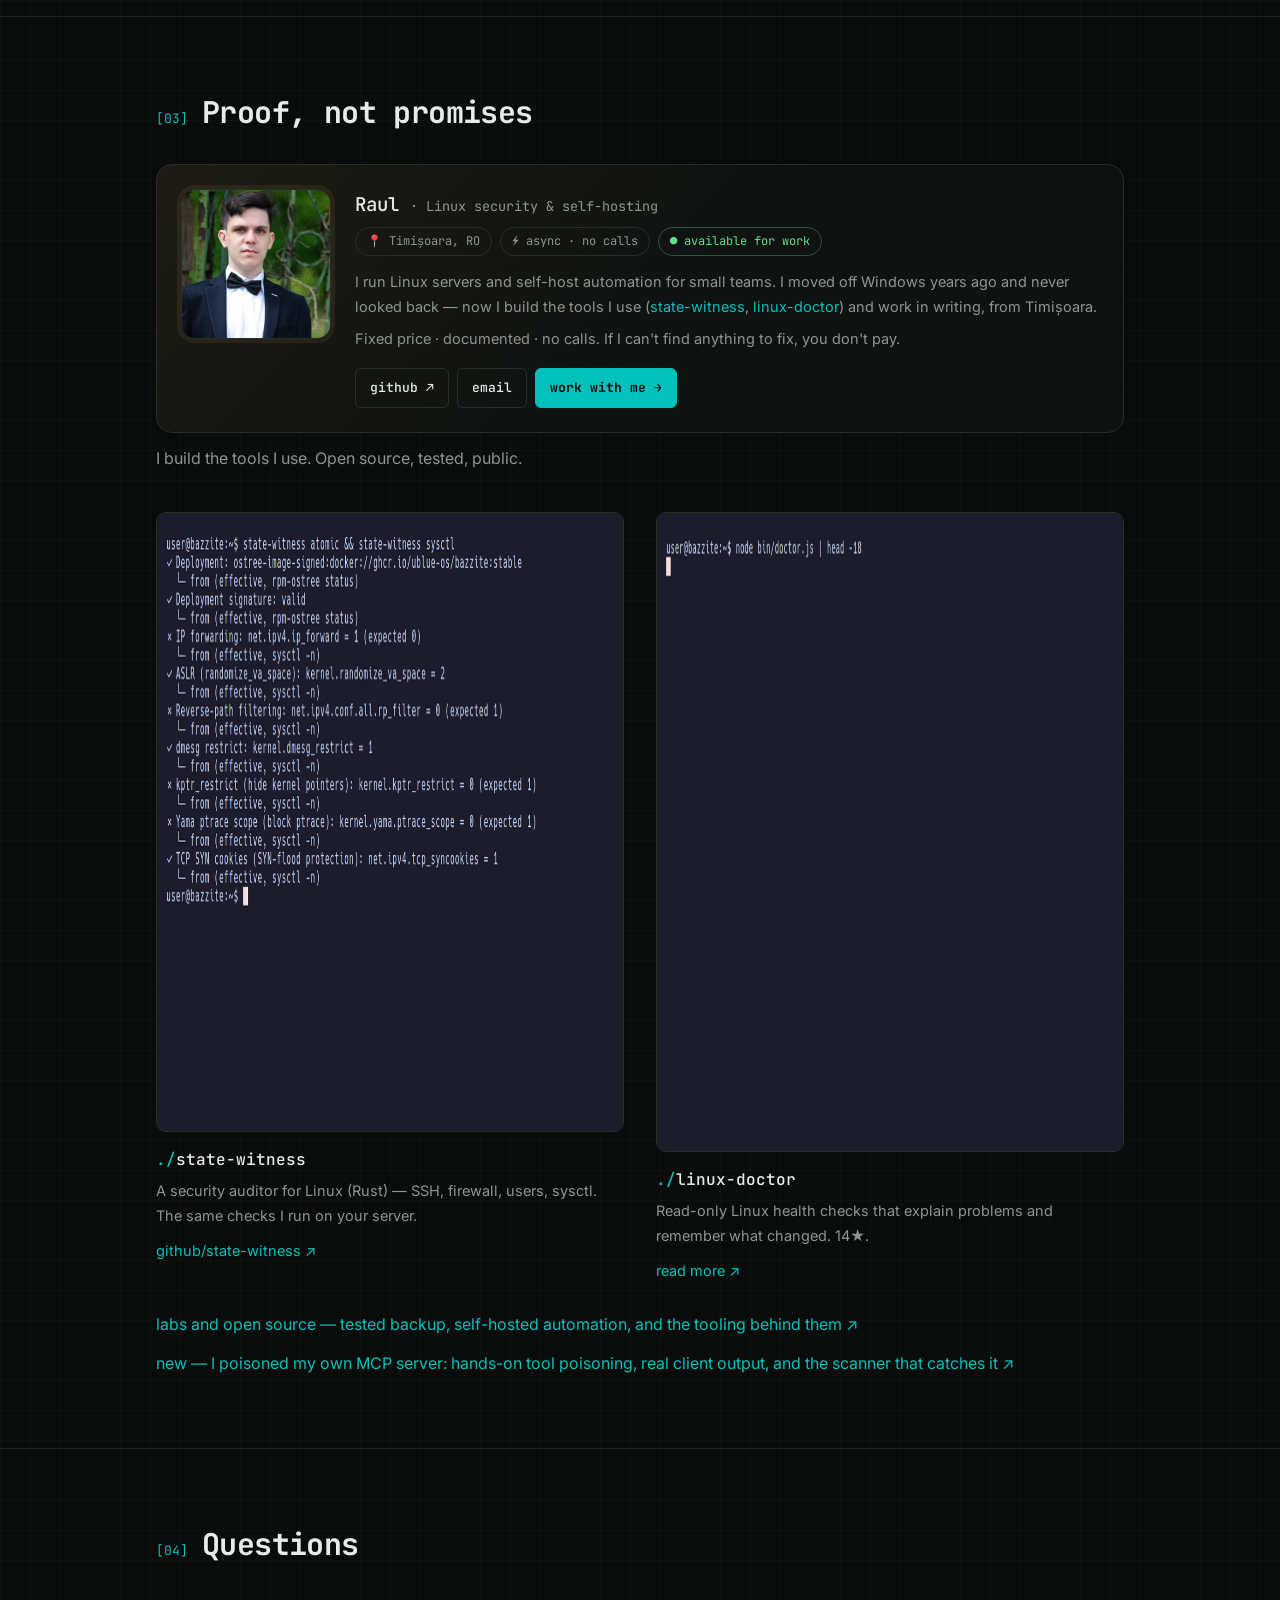
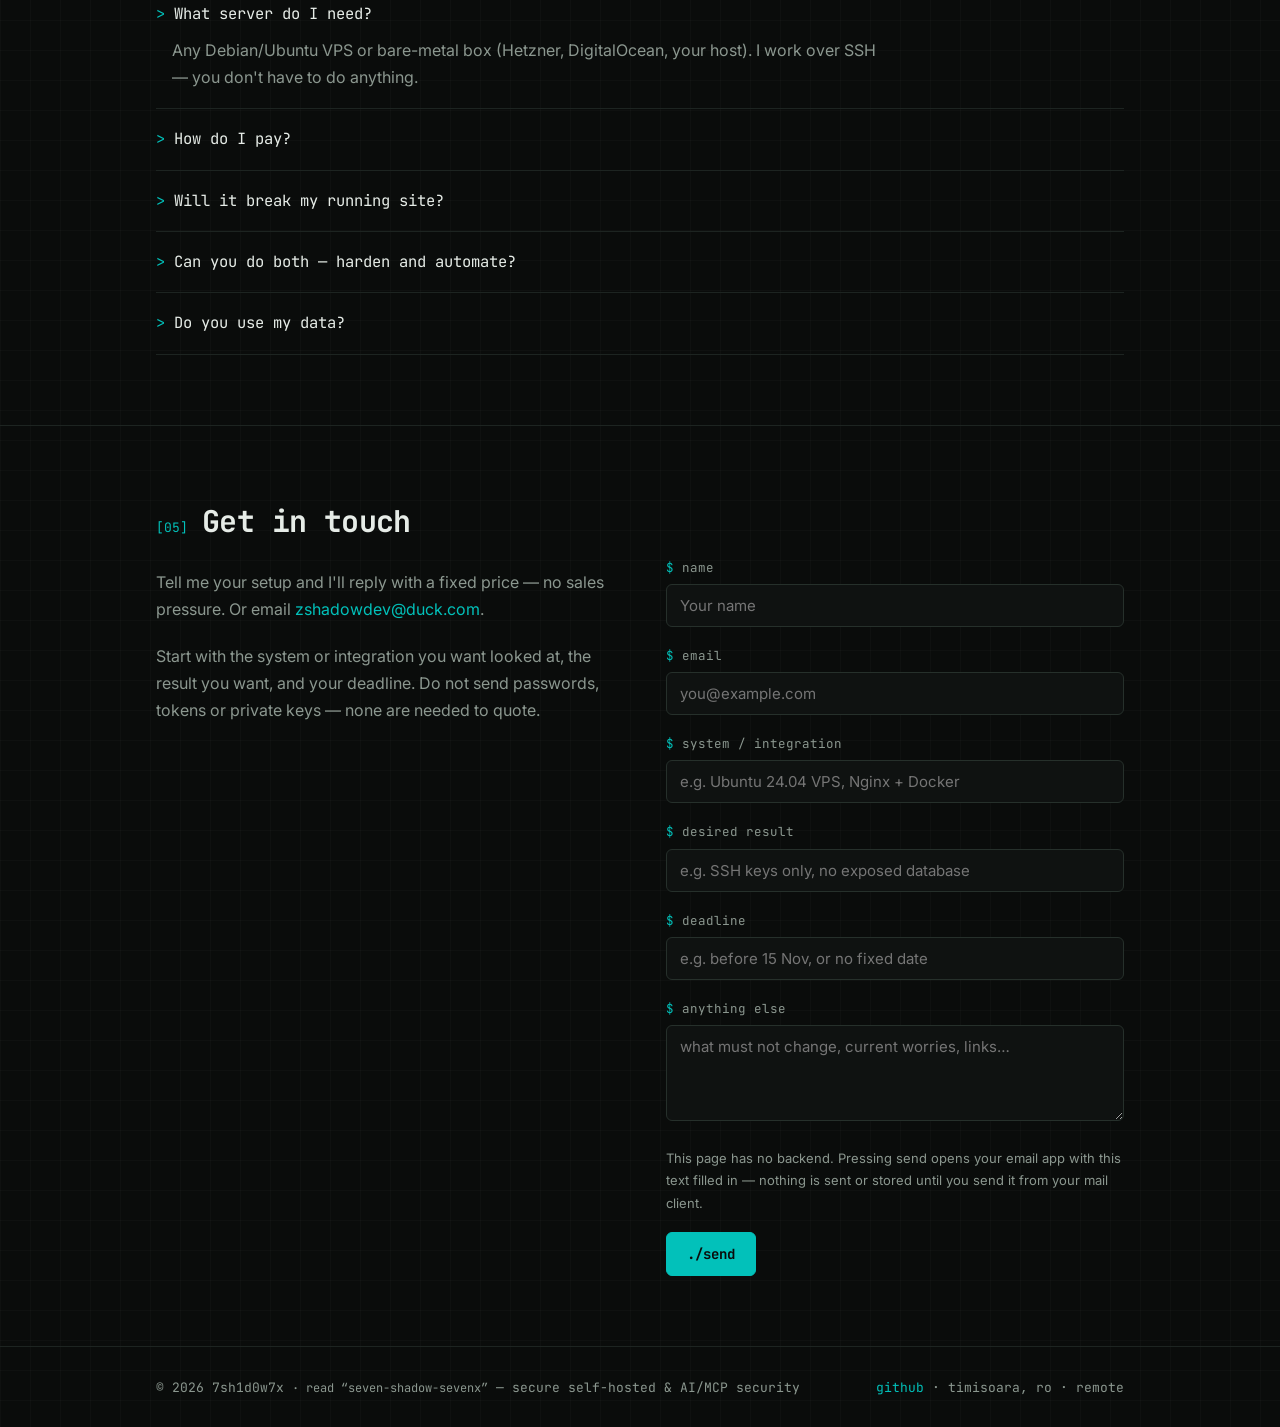
==== commit 8ed39e0f: "fix(site): align the MCP demo with scanner 7bc3a6e, and correct the n8n evidence claim MCP demo - Th" ====
--- a/index.html
+++ b/index.html
@@ -104,7 +104,7 @@
         <li>Workflows: form → CRM, invoices, reminders, AI summaries</li>
         <li>Migration from Zapier/Make for the agreed workflows</li>
       </ul>
-      <p class="sub"><b>Evidence:</b> a <a class="u" href="/work.html">lab summary</a> — no public configuration or logs are published for this lab.</p>
+      <p class="sub"><b>Evidence:</b> a <a class="u" href="/work.html">lab summary and one screenshot</a> — no configuration, workflow exports or logs are published.</p>
       <p class="sub"><b>You receive:</b> a running instance, documented access, the backup/restore steps, and the agreed workflows.</p>
       <p class="sub"><b>Not included:</b> workflows you have not specified, third-party subscriptions, data migration beyond the agreed list.</p>
       <p class="sub"><b>Next step:</b> list the workflows and where the data lives today.</p>
@@ -141,9 +141,10 @@
       <div class="row"><span class="lbl">linux-doctor</span><div><b>Open source.</b> <a class="u" href="https://github.com/7sh1d0w7x/linux-doctor" target="_blank" rel="noopener">github/linux-doctor ↗</a><br>
         <b>Shows:</b> read-only checks with plain-language explanations, history diffing, and a dry-run fix plan.<br>
         <b>Does not show:</b> automatic repairs — <code>--fix</code> only prints a plan, and applying it needs a second explicit opt-in.</div></div>
-      <div class="row"><span class="lbl">n8n lab</span><div><b>Lab.</b> <a class="u" href="/work.html">Summary on the work page ↗</a><br>
-        <b>Shows:</b> self-hosted n8n (Docker, Postgres, TLS) on a hardened host, with error handling in the workflows.<br>
-        <b>Does not show:</b> a public configuration, screenshots or logs — the write-up is a summary, not an artifact.</div></div>
+      <div class="row"><span class="lbl">n8n lab</span><div><b>Lab.</b> <a class="u" href="/work.html">Summary and one screenshot on the work page ↗</a><br>
+        <b>Public:</b> a written summary and a single screenshot.<br>
+        <b>Not public:</b> the compose file, exported workflows and logs — nothing that would let you reproduce or independently verify the setup.<br>
+        <b>Does not show:</b> that the installation or the workflows were validated by anyone else. The screenshot is illustrative, not a reproduction artifact.</div></div>
       <div class="row"><span class="lbl">MCP poisoning lab</span><div><b>Lab.</b> <a class="u" href="/blog/tool-poisoning-by-hand.html">Read it ↗</a><br>
         <b>Shows:</b> a poisoned tool description reaching the model's context through the catalog, captured as output, and a scanner that flags it.<br>
         <b>Does not show:</b> a model obeying the instruction — that would need tool-call logs, which the lab did not capture.</div></div>
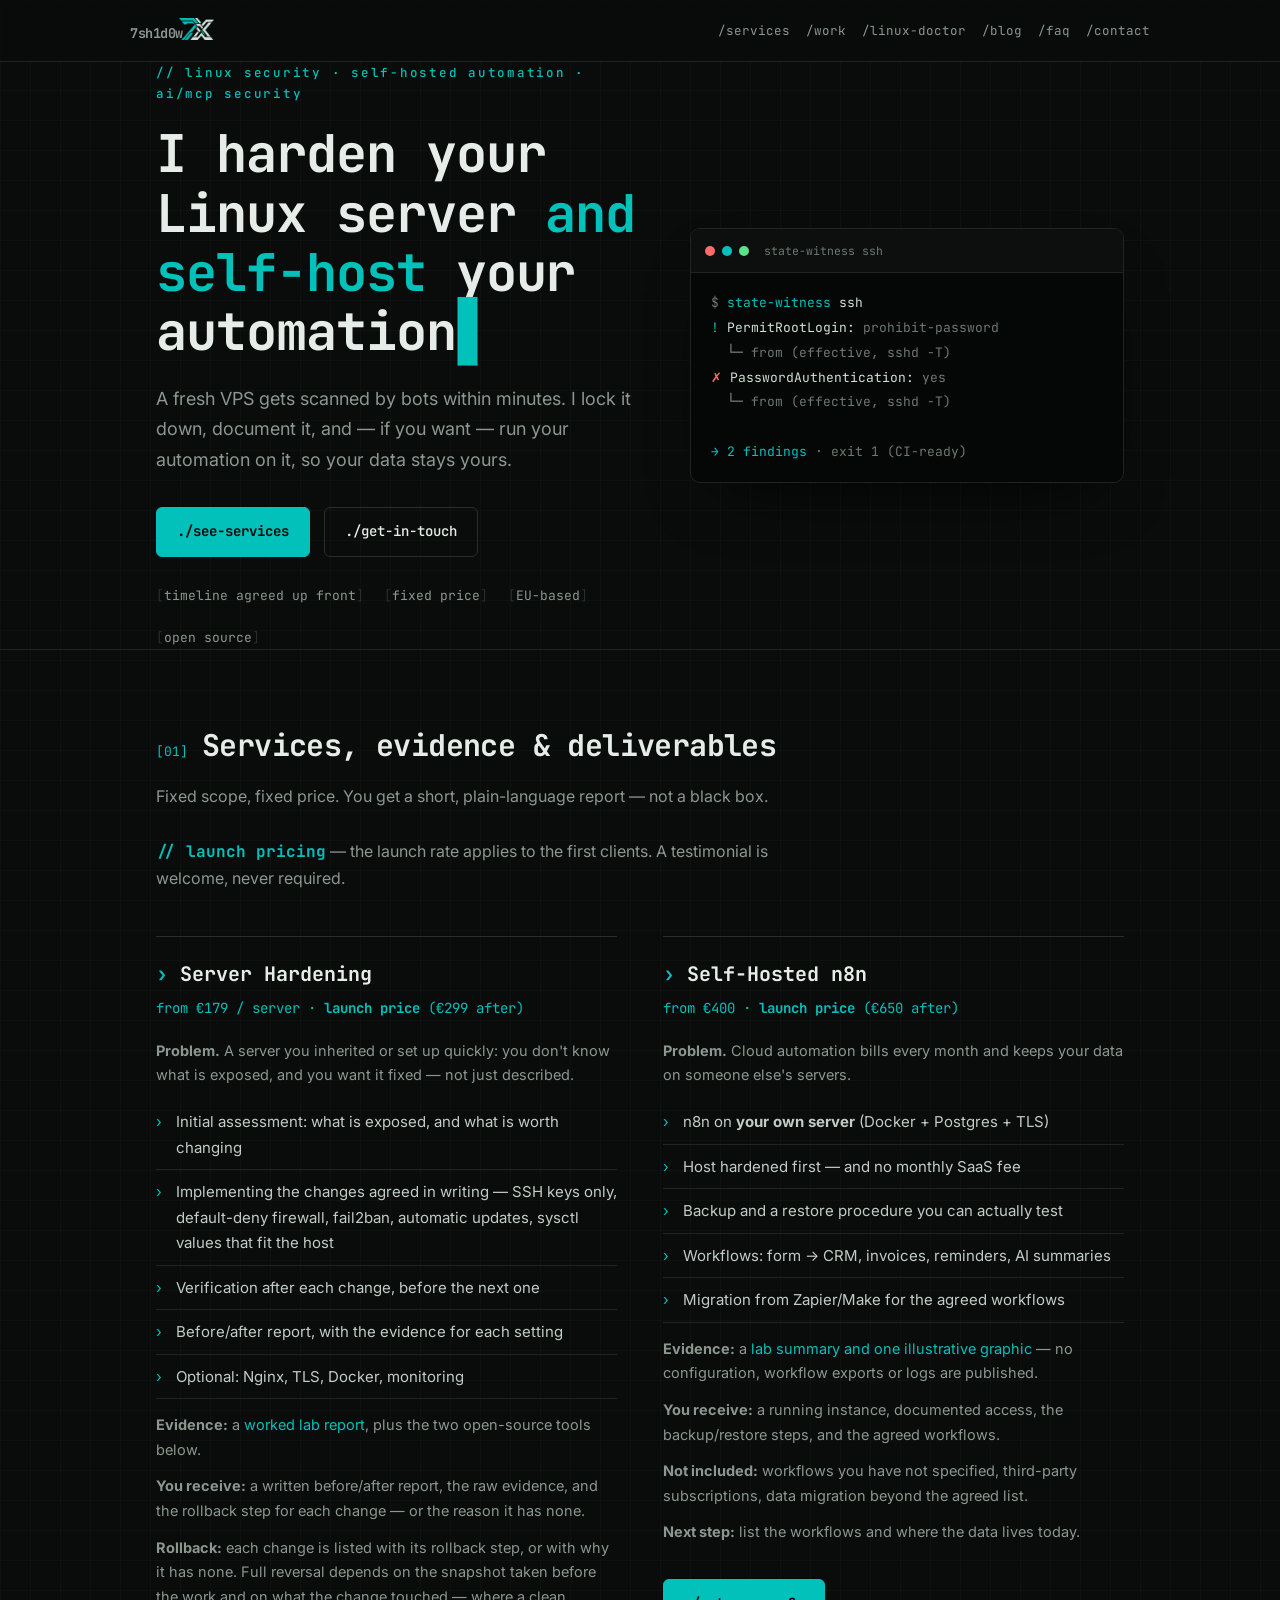
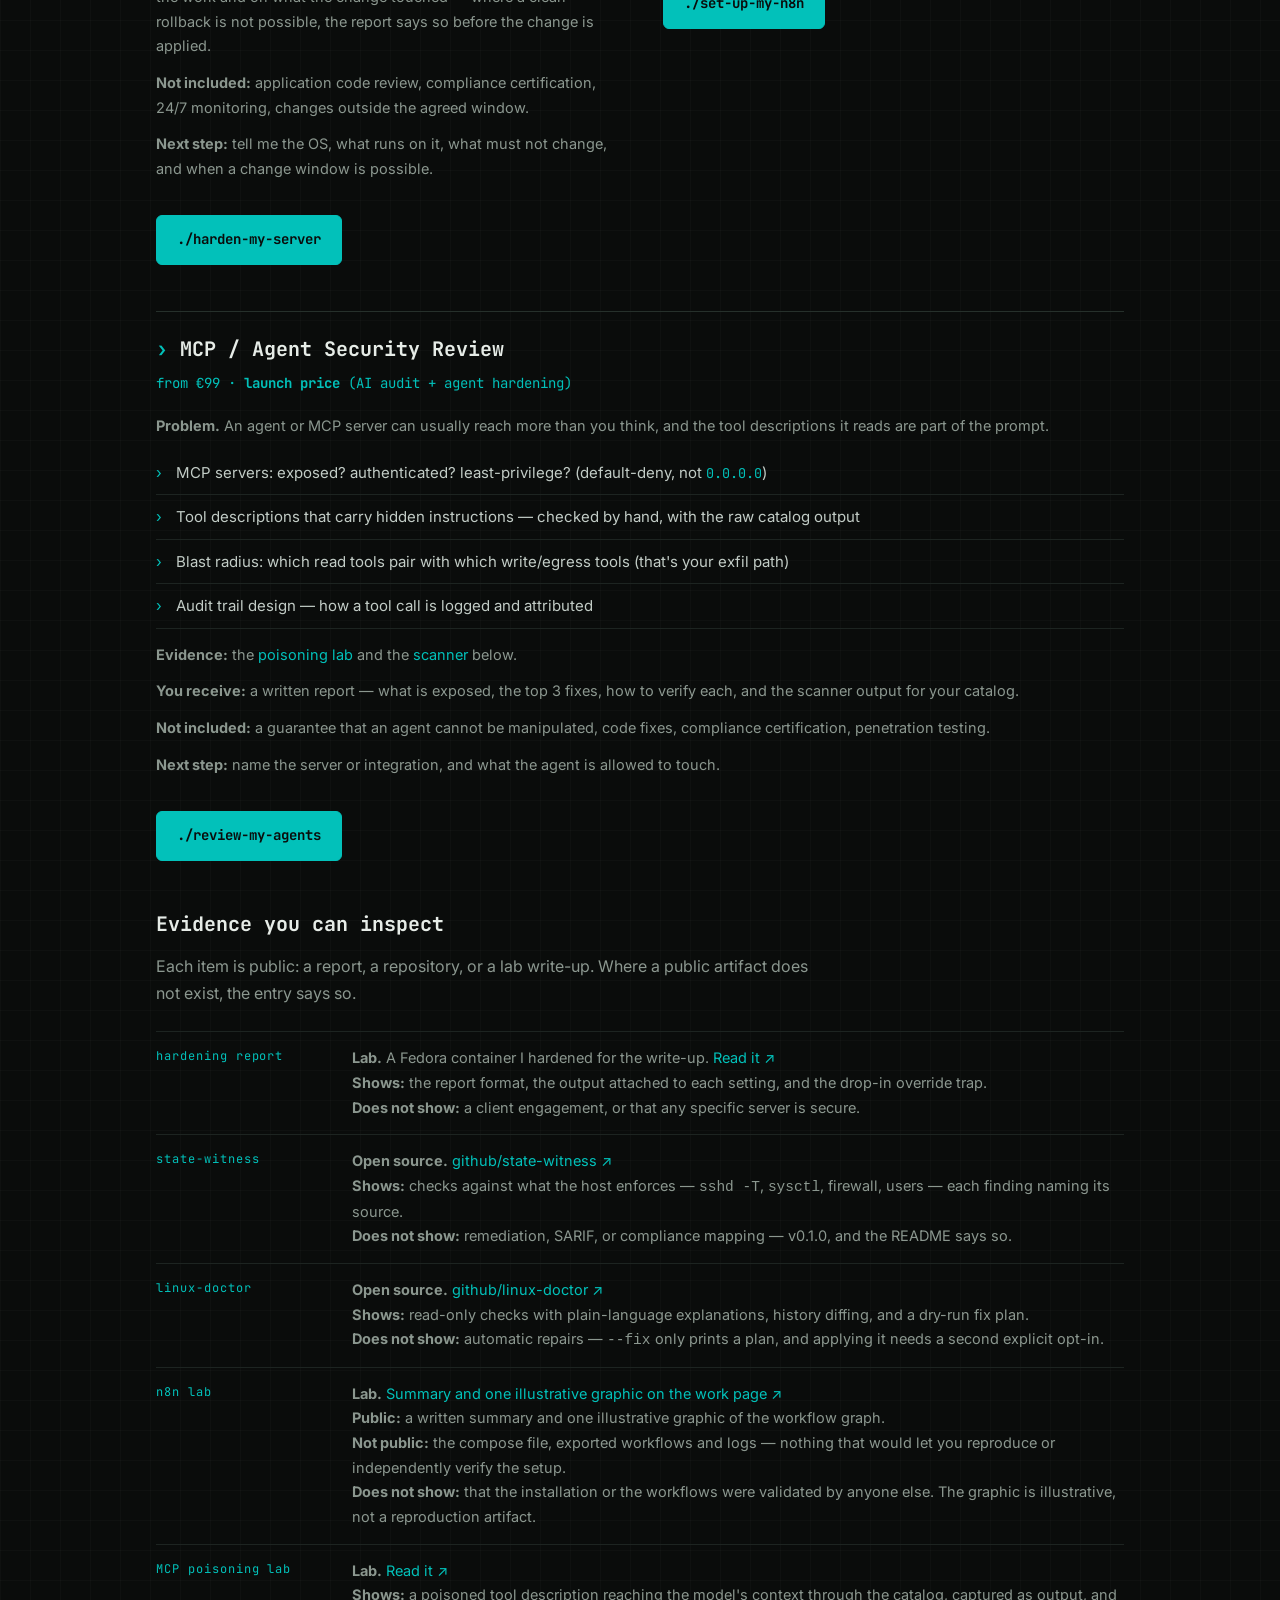
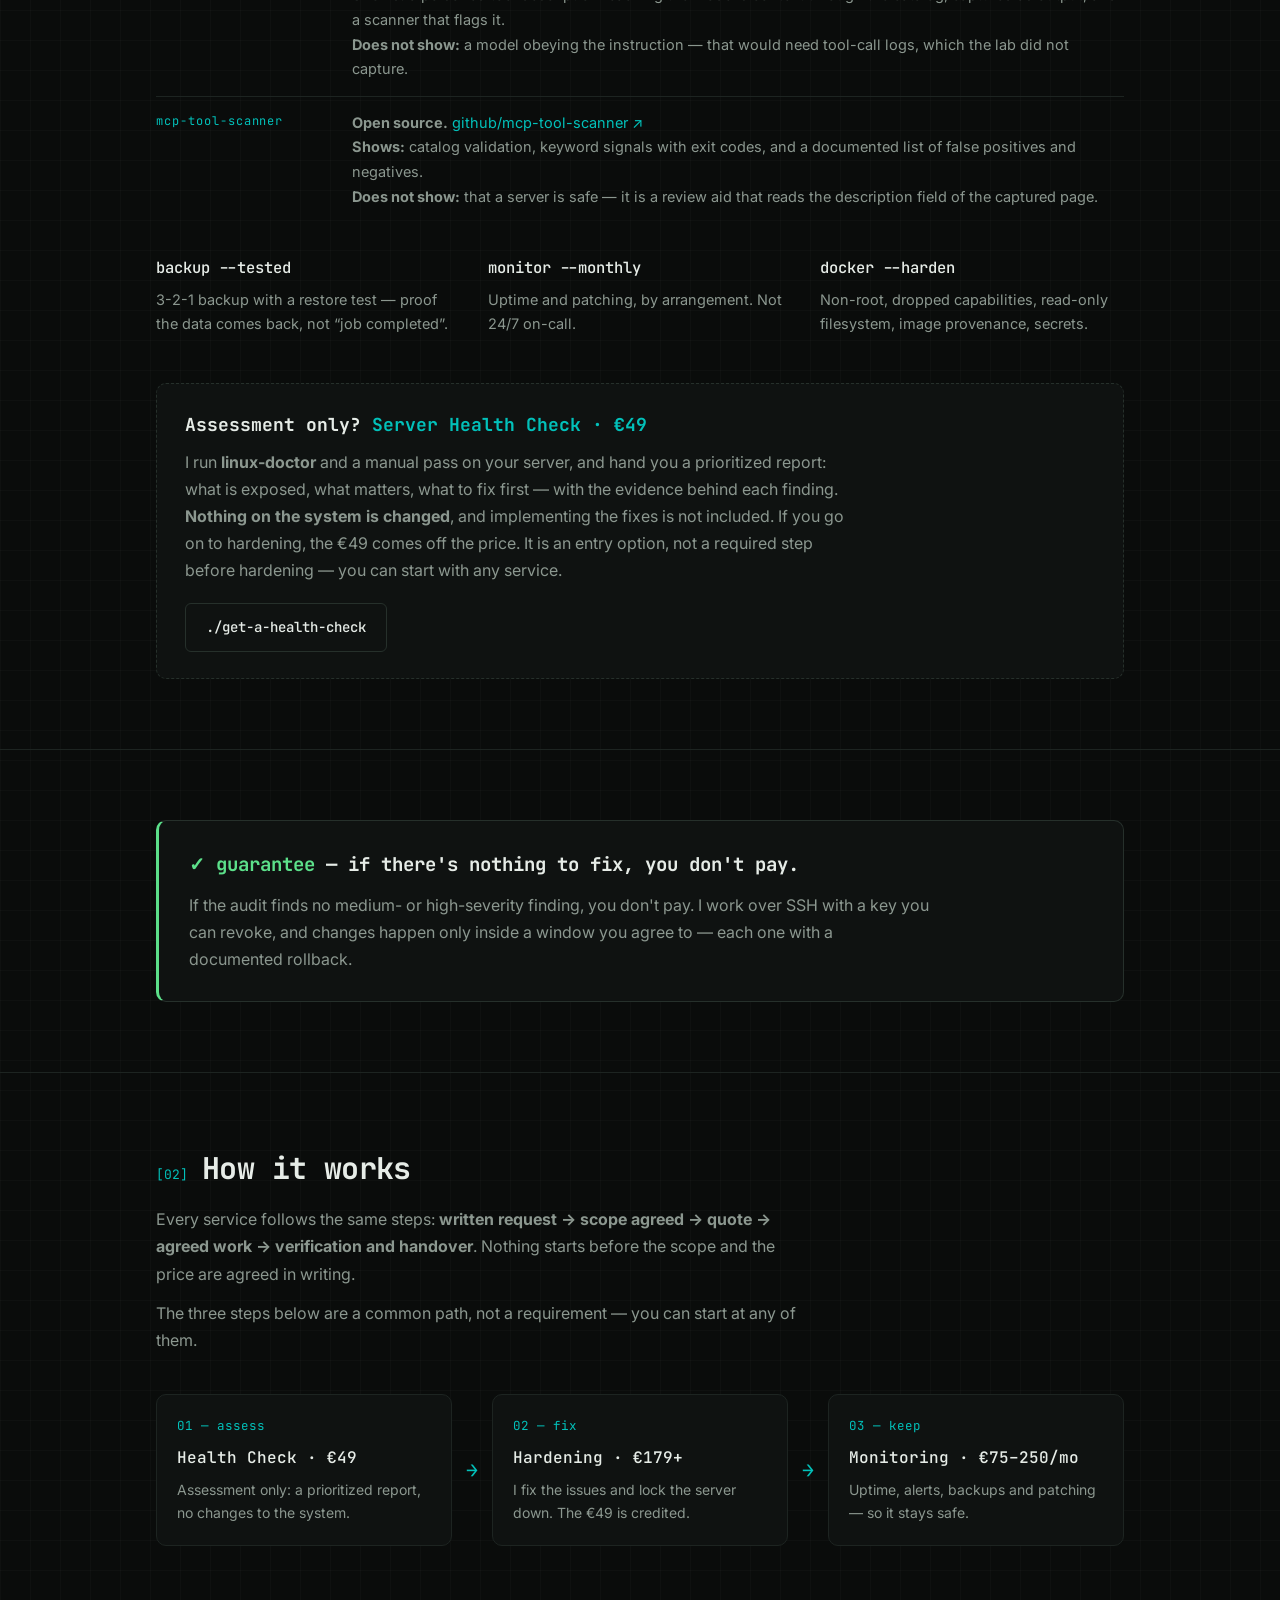
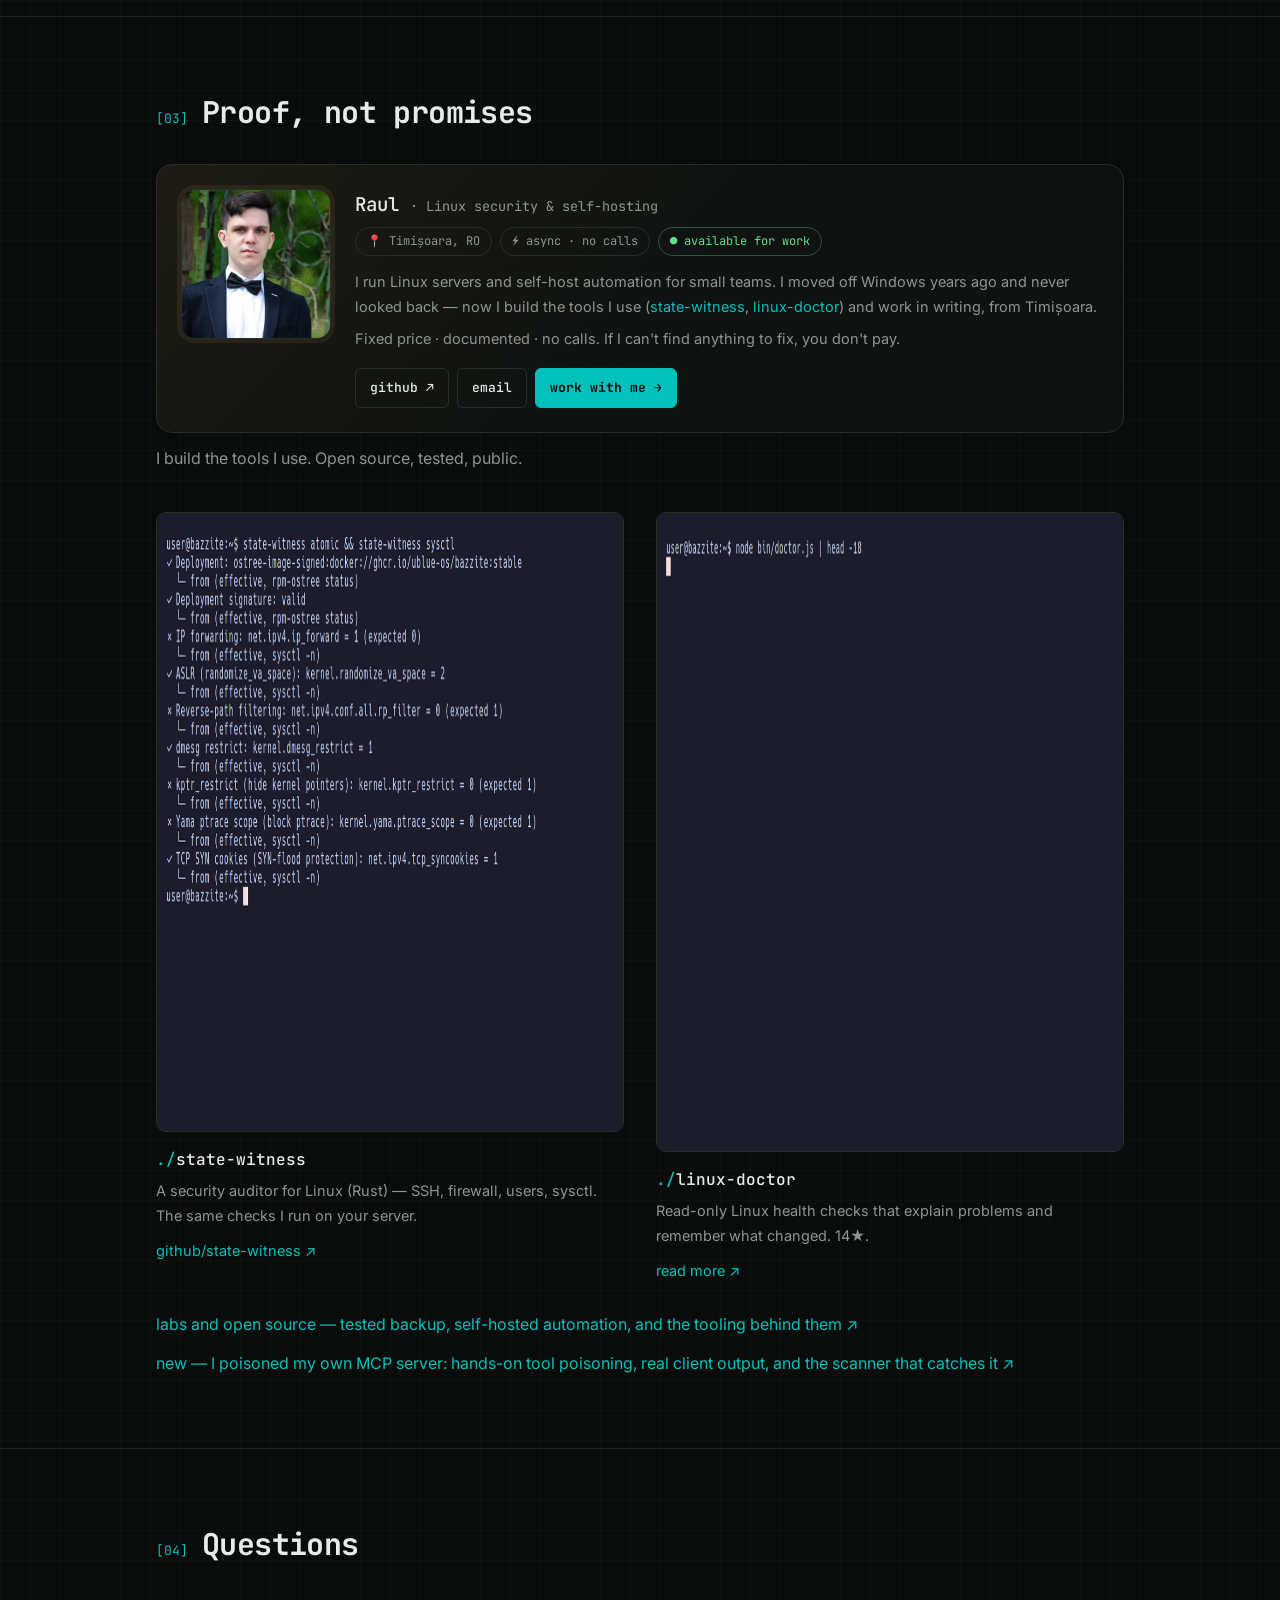
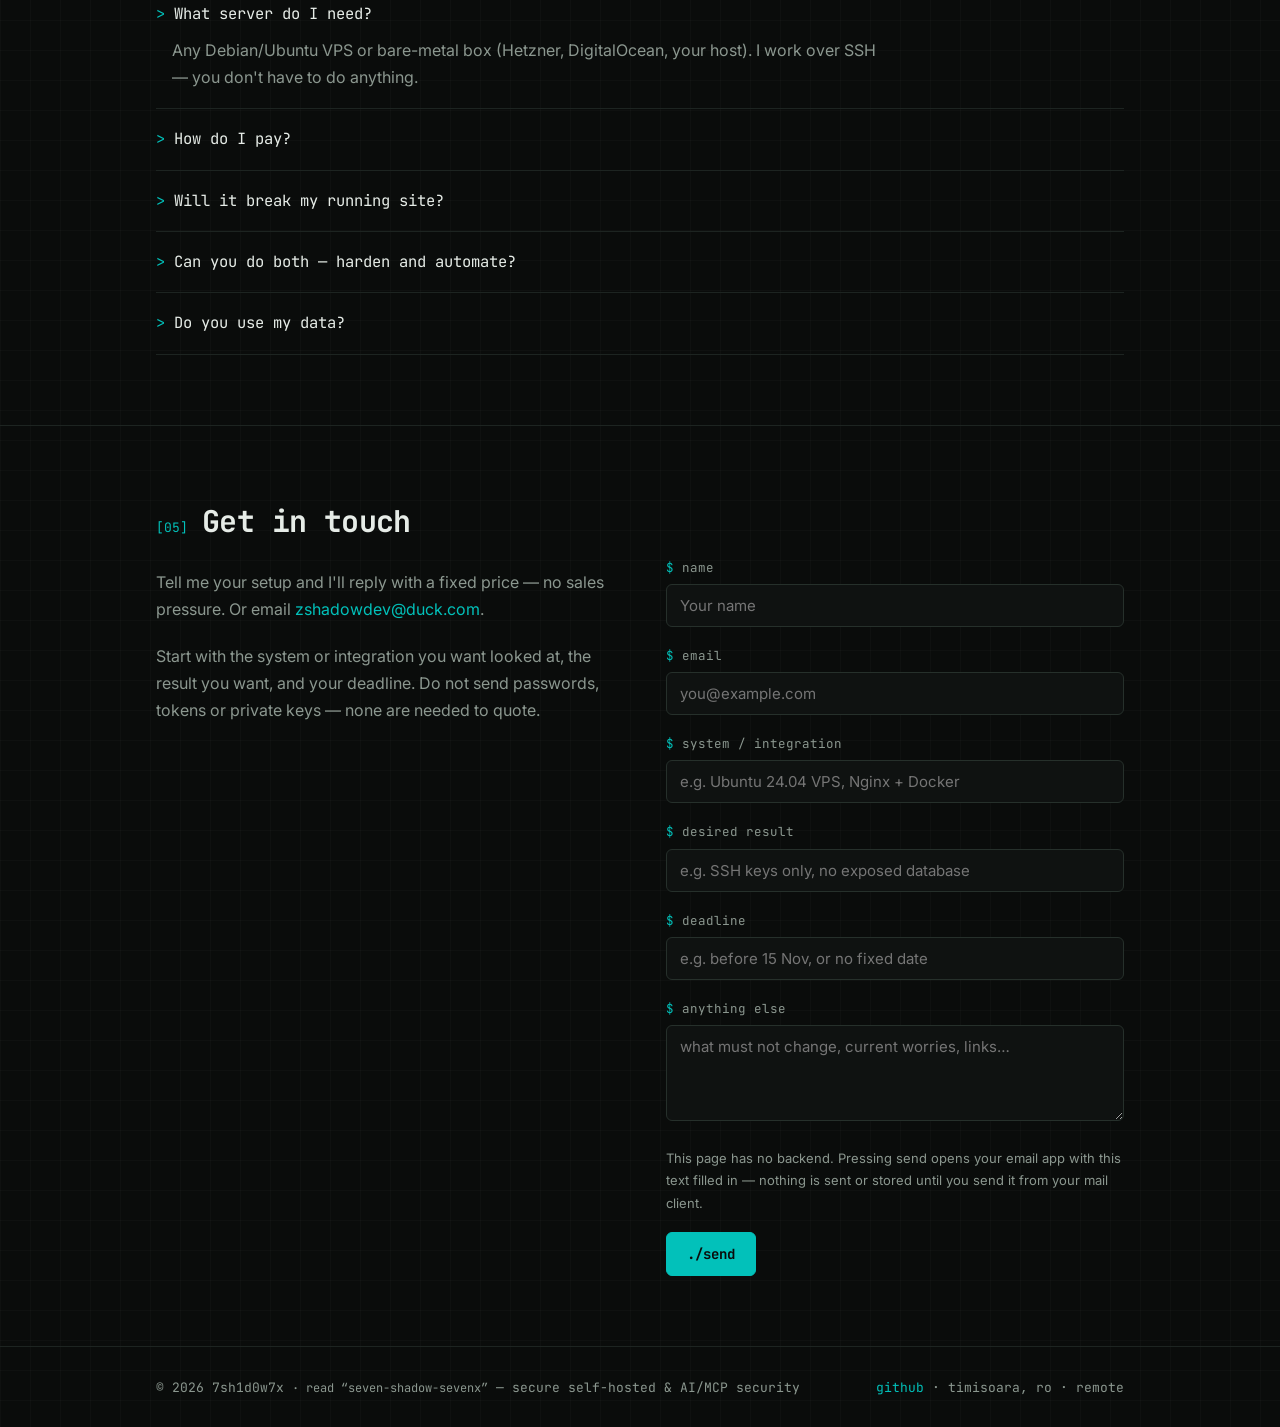
==== commit bb722dc6: "docs(site): call the n8n image what it is — an illustrative graphic The image is a composed card (ti" ====
--- a/index.html
+++ b/index.html
@@ -104,7 +104,7 @@
         <li>Workflows: form → CRM, invoices, reminders, AI summaries</li>
         <li>Migration from Zapier/Make for the agreed workflows</li>
       </ul>
-      <p class="sub"><b>Evidence:</b> a <a class="u" href="/work.html">lab summary and one screenshot</a> — no configuration, workflow exports or logs are published.</p>
+      <p class="sub"><b>Evidence:</b> a <a class="u" href="/work.html">lab summary and one illustrative graphic</a> — no configuration, workflow exports or logs are published.</p>
       <p class="sub"><b>You receive:</b> a running instance, documented access, the backup/restore steps, and the agreed workflows.</p>
       <p class="sub"><b>Not included:</b> workflows you have not specified, third-party subscriptions, data migration beyond the agreed list.</p>
       <p class="sub"><b>Next step:</b> list the workflows and where the data lives today.</p>
@@ -141,10 +141,10 @@
       <div class="row"><span class="lbl">linux-doctor</span><div><b>Open source.</b> <a class="u" href="https://github.com/7sh1d0w7x/linux-doctor" target="_blank" rel="noopener">github/linux-doctor ↗</a><br>
         <b>Shows:</b> read-only checks with plain-language explanations, history diffing, and a dry-run fix plan.<br>
         <b>Does not show:</b> automatic repairs — <code>--fix</code> only prints a plan, and applying it needs a second explicit opt-in.</div></div>
-      <div class="row"><span class="lbl">n8n lab</span><div><b>Lab.</b> <a class="u" href="/work.html">Summary and one screenshot on the work page ↗</a><br>
-        <b>Public:</b> a written summary and a single screenshot.<br>
+      <div class="row"><span class="lbl">n8n lab</span><div><b>Lab.</b> <a class="u" href="/work.html">Summary and one illustrative graphic on the work page ↗</a><br>
+        <b>Public:</b> a written summary and one illustrative graphic of the workflow graph.<br>
         <b>Not public:</b> the compose file, exported workflows and logs — nothing that would let you reproduce or independently verify the setup.<br>
-        <b>Does not show:</b> that the installation or the workflows were validated by anyone else. The screenshot is illustrative, not a reproduction artifact.</div></div>
+        <b>Does not show:</b> that the installation or the workflows were validated by anyone else. The graphic is illustrative, not a reproduction artifact.</div></div>
       <div class="row"><span class="lbl">MCP poisoning lab</span><div><b>Lab.</b> <a class="u" href="/blog/tool-poisoning-by-hand.html">Read it ↗</a><br>
         <b>Shows:</b> a poisoned tool description reaching the model's context through the catalog, captured as output, and a scanner that flags it.<br>
         <b>Does not show:</b> a model obeying the instruction — that would need tool-call logs, which the lab did not capture.</div></div>
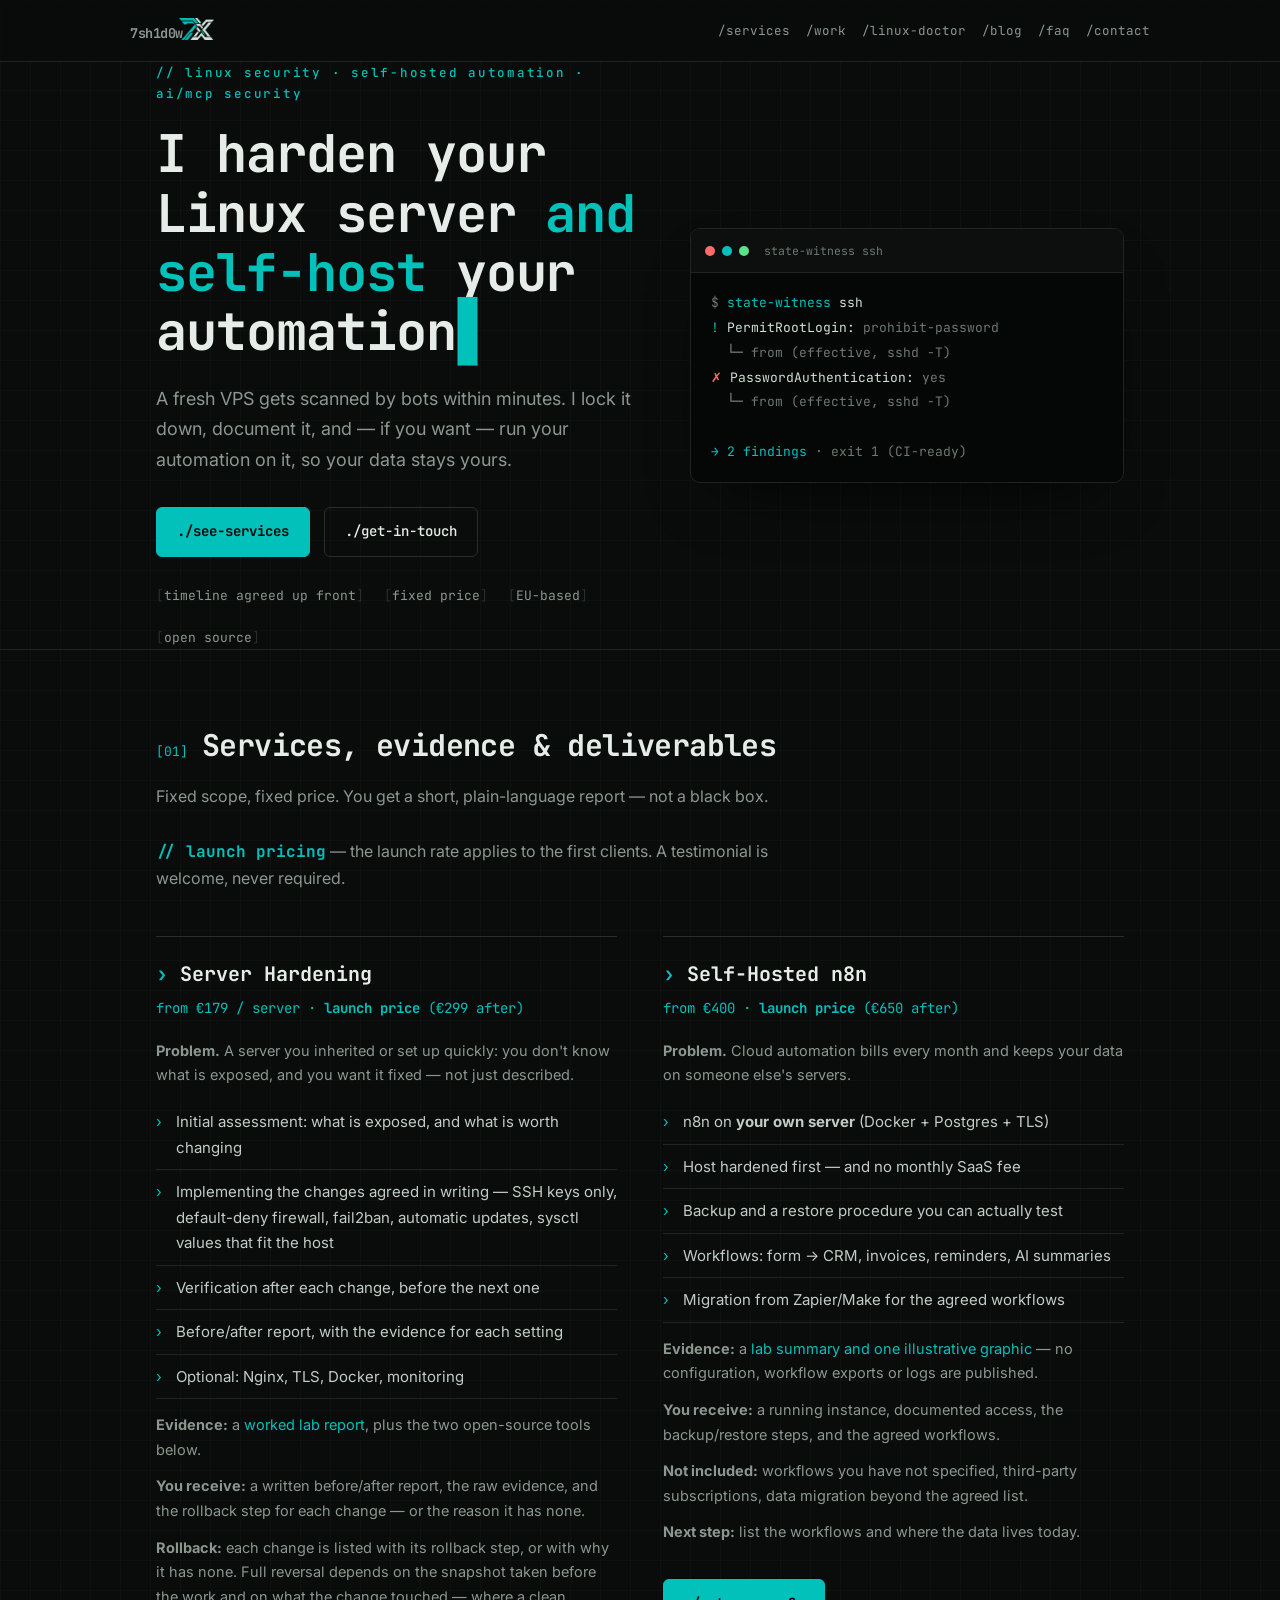
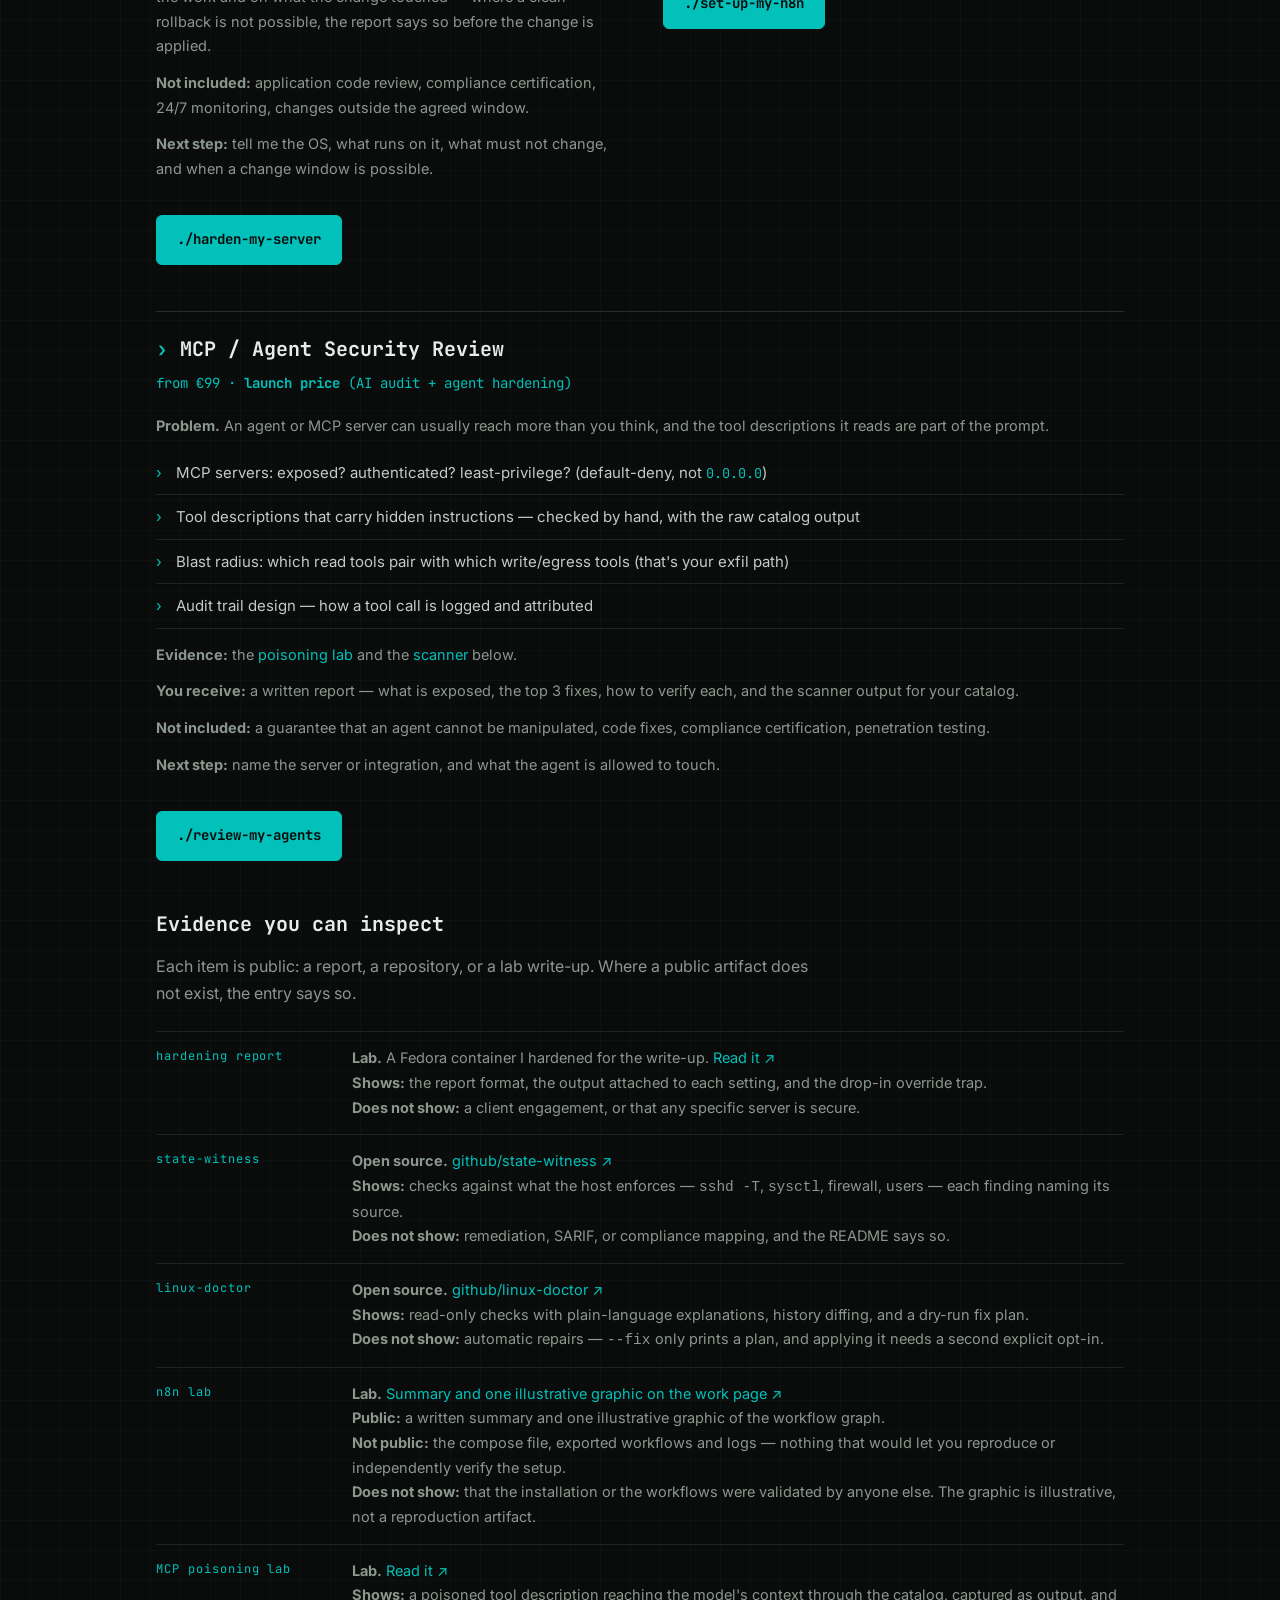
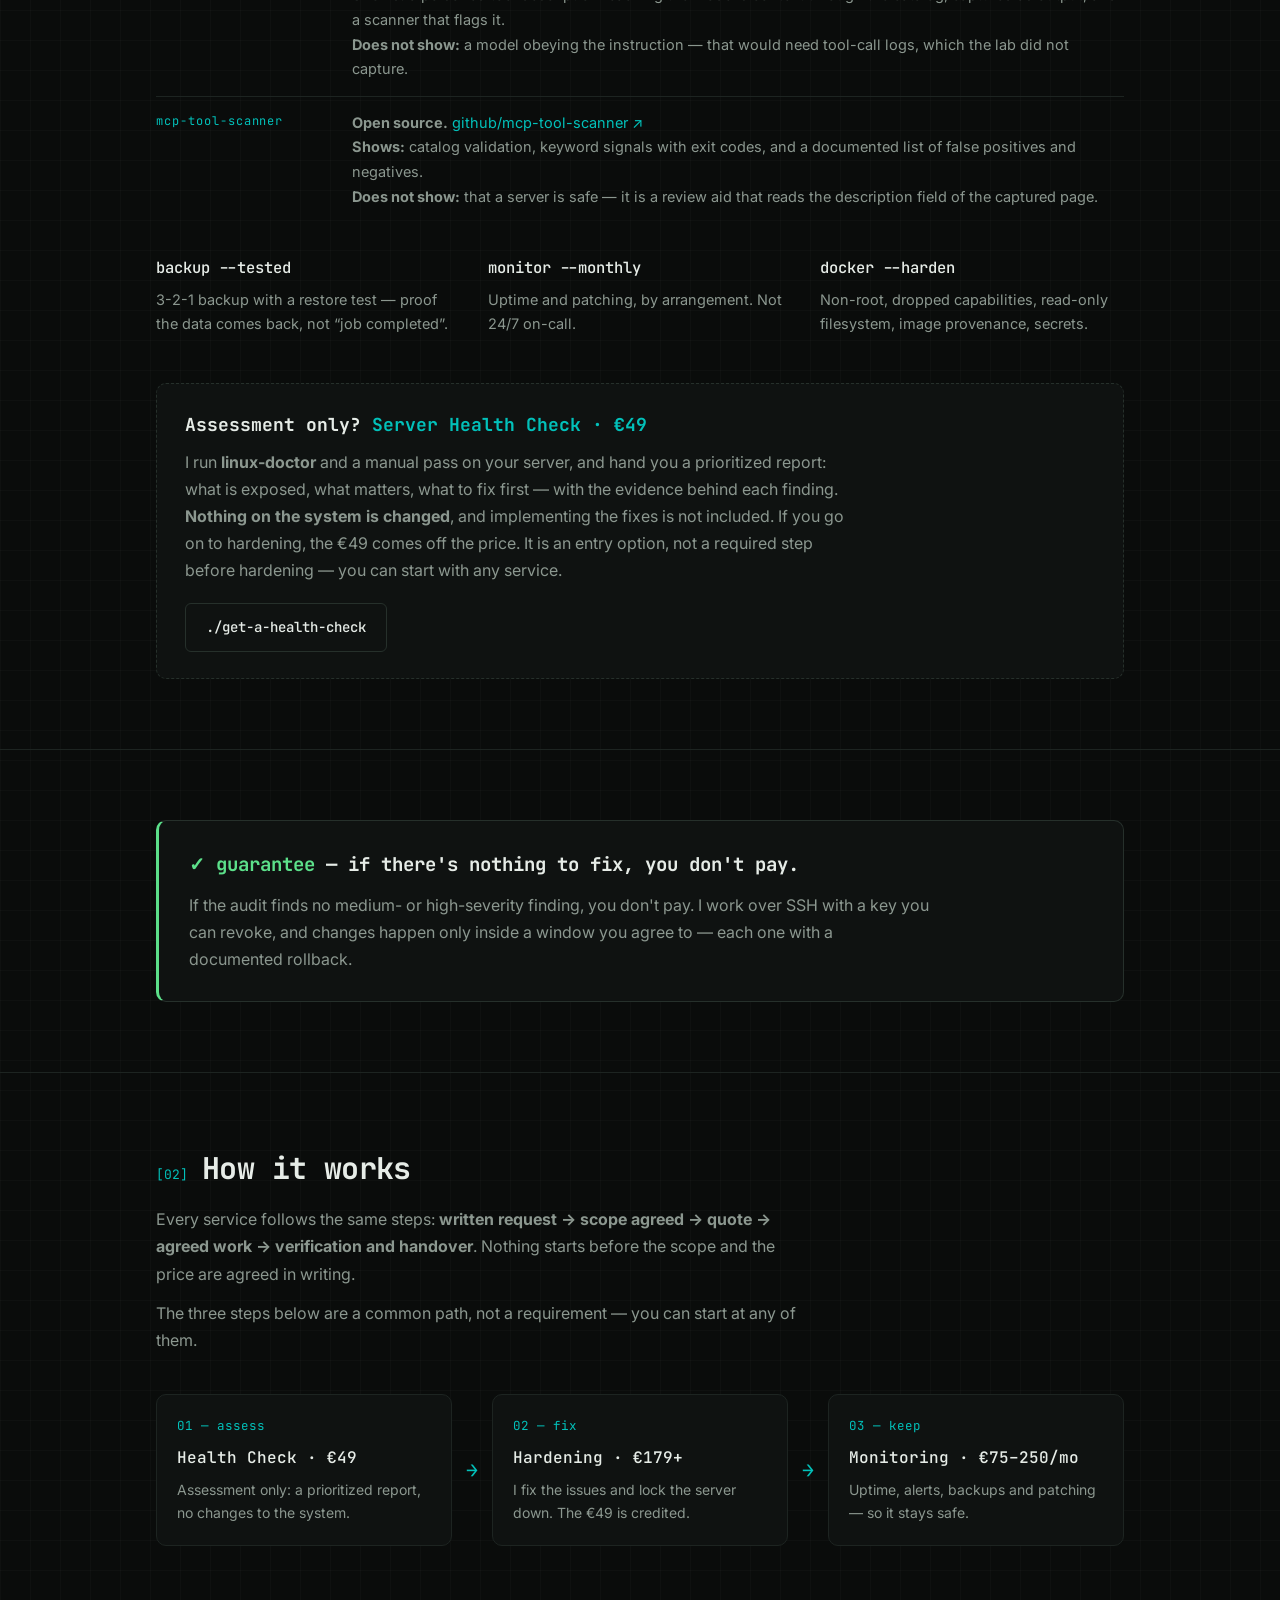
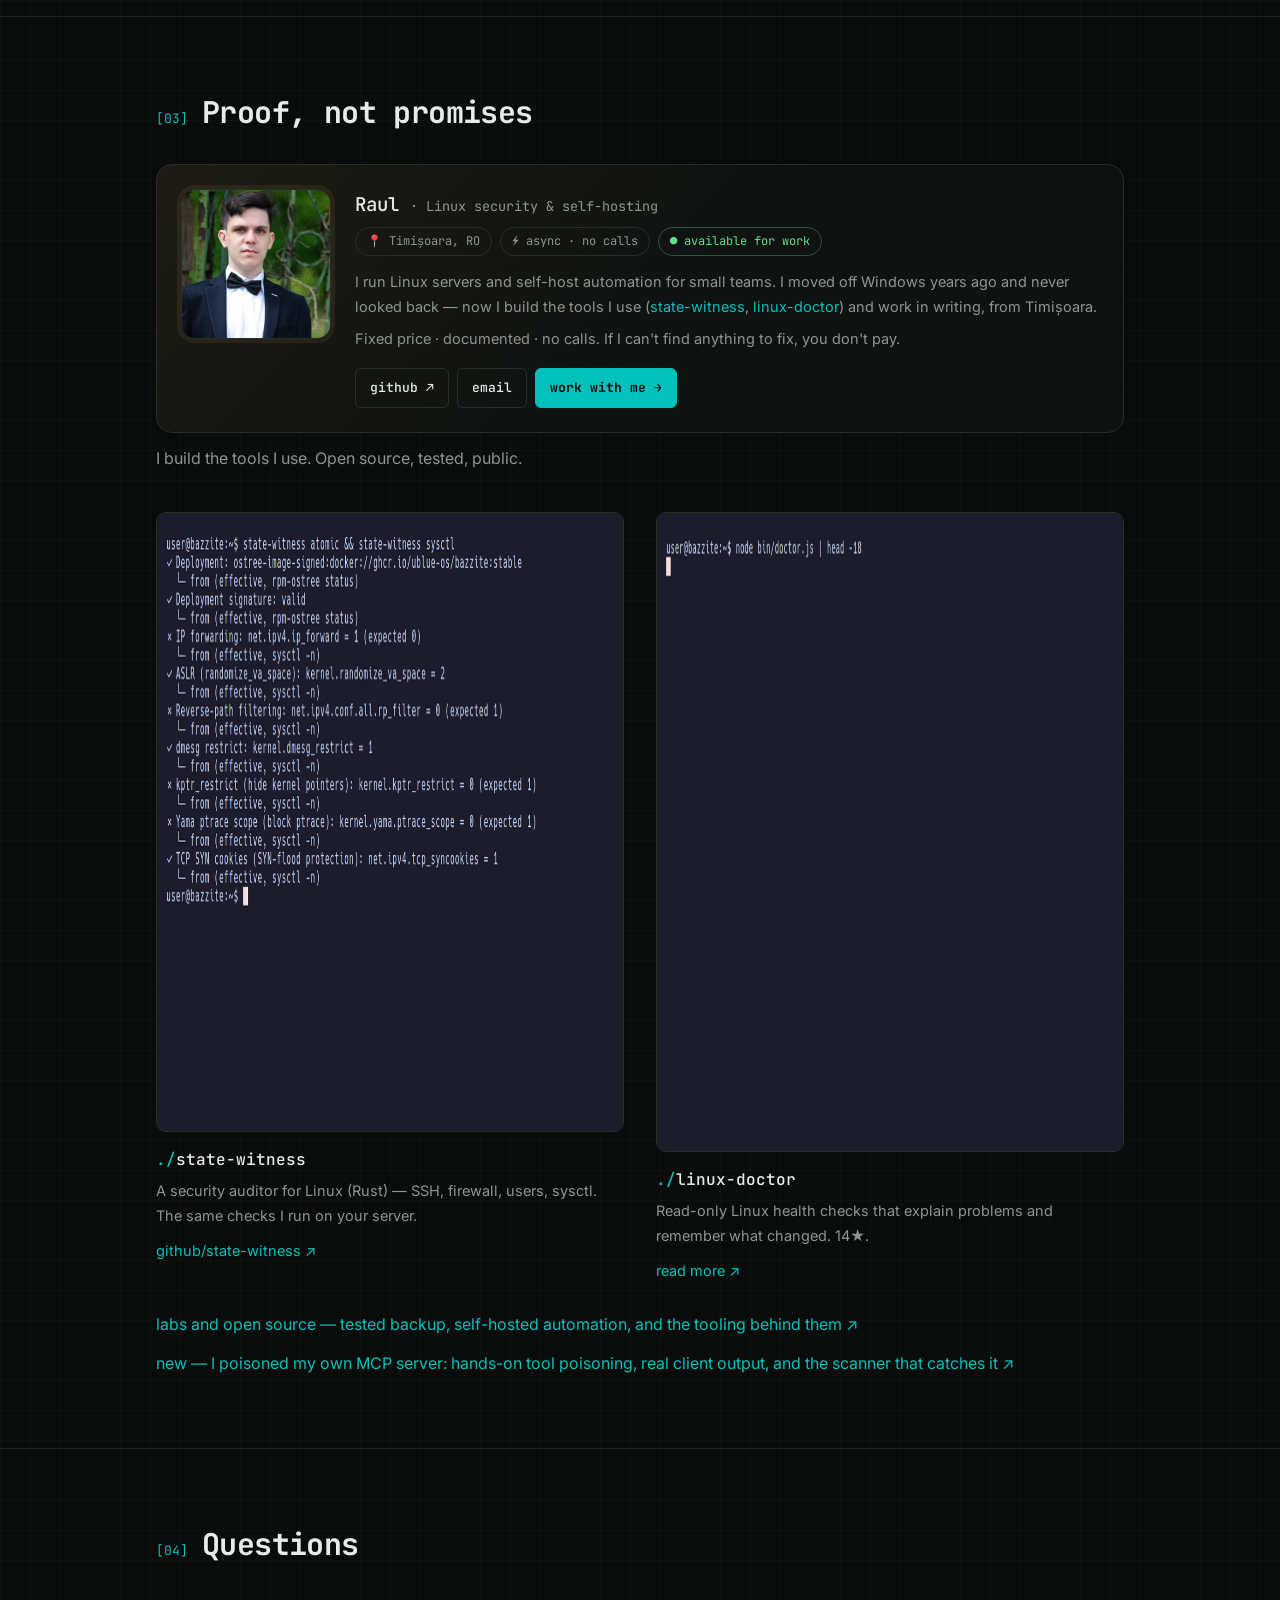
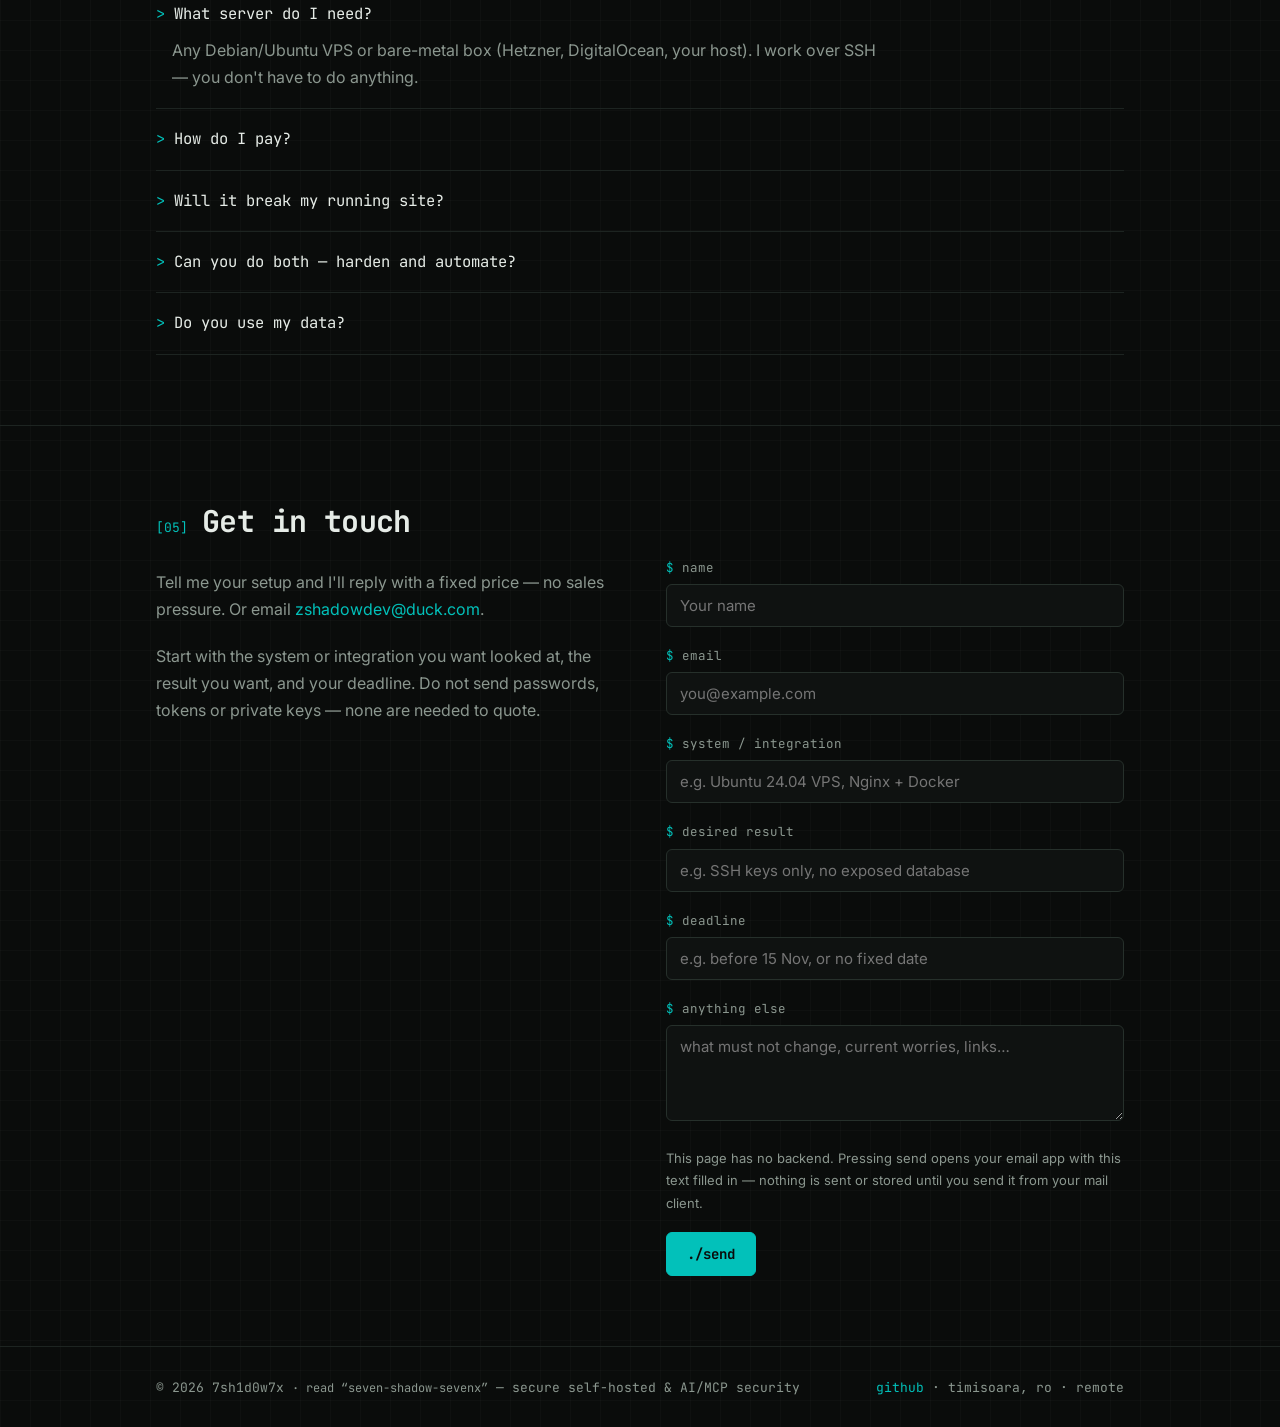
==== commit 4d4c41f6: "site: one name and one price for the assessment offer The same service appeared as 'Server Health Ch" ====
--- a/index.html
+++ b/index.html
@@ -137,7 +137,7 @@
         <b>Does not show:</b> a client engagement, or that any specific server is secure.</div></div>
       <div class="row"><span class="lbl">state-witness</span><div><b>Open source.</b> <a class="u" href="https://github.com/7sh1d0w7x/state-witness" target="_blank" rel="noopener">github/state-witness ↗</a><br>
         <b>Shows:</b> checks against what the host enforces — <code>sshd -T</code>, <code>sysctl</code>, firewall, users — each finding naming its source.<br>
-        <b>Does not show:</b> remediation, SARIF, or compliance mapping — v0.1.0, and the README says so.</div></div>
+        <b>Does not show:</b> remediation, SARIF, or compliance mapping, and the README says so.</div></div>
       <div class="row"><span class="lbl">linux-doctor</span><div><b>Open source.</b> <a class="u" href="https://github.com/7sh1d0w7x/linux-doctor" target="_blank" rel="noopener">github/linux-doctor ↗</a><br>
         <b>Shows:</b> read-only checks with plain-language explanations, history diffing, and a dry-run fix plan.<br>
         <b>Does not show:</b> automatic repairs — <code>--fix</code> only prints a plan, and applying it needs a second explicit opt-in.</div></div>
@@ -253,6 +253,41 @@
 </div></footer>
 
 <script>
+  // Anchor targets must clear the sticky header. Its height changes with the nav
+  // wrapping (108/83/62px), so measure it instead of hard-coding one offset.
+  (function(){
+    var hdr = document.querySelector('header');
+    if (!hdr) return;
+
+    // The browser scrolls to the fragment before web fonts load; when they settle,
+    // the content above the target shifts. Correct that once — but never after the
+    // user has started moving, or the correction would pull them back.
+    var userMoved = false;
+    function markMoved(){ userMoved = true; }
+    ['wheel', 'touchstart', 'touchmove', 'pointerdown', 'mousedown'].forEach(function(ev){
+      window.addEventListener(ev, markMoved, { passive: true, once: true });
+    });
+    window.addEventListener('keydown', function(e){
+      var k = e.key;
+      if (k === ' ' || k === 'Spacebar' || k === 'PageDown' || k === 'PageUp' ||
+          k === 'Home' || k === 'End' || k === 'ArrowDown' || k === 'ArrowUp') markMoved();
+    });
+
+    function sync(){
+      document.documentElement.style.scrollPaddingTop = (hdr.offsetHeight + 12) + 'px';
+    }
+    function fixHash(){
+      if (userMoved || !location.hash) return;
+      var t = document.getElementById(location.hash.slice(1));
+      if (!t) return;
+      if (Math.abs(t.getBoundingClientRect().top - hdr.offsetHeight - 12) > 4) t.scrollIntoView();
+    }
+    sync();
+    window.addEventListener('resize', sync);
+    window.addEventListener('load', function(){ sync(); fixHash(); });
+    if (document.fonts && document.fonts.ready) document.fonts.ready.then(function(){ sync(); fixHash(); });
+  })();
+
   document.getElementById('y').textContent = new Date().getFullYear();
   var cform = document.getElementById('cform');
   if (cform) cform.addEventListener('submit', function(e){
--- a/style.css
+++ b/style.css
@@ -175,6 +175,7 @@
   .post ul{margin:0 0 14px 20px;color:var(--mut)}
   .post li{margin-bottom:6px}
   .post pre{background:var(--panel);border:1px solid var(--line2);border-radius:8px;padding:14px 16px;overflow:auto;font-family:"JetBrains Mono",monospace;font-size:13px;color:var(--ink);margin:0 0 16px}
+  .post pre.wrap{white-space:pre-wrap;overflow-wrap:anywhere}
   .post code{font-family:"JetBrains Mono",monospace;font-size:13.5px;color:var(--acc)}
   .post .cta{margin-top:34px;padding:18px 20px;border:1px solid var(--line2);border-radius:12px;background:var(--panel)}
   .post .cta p{margin:0}
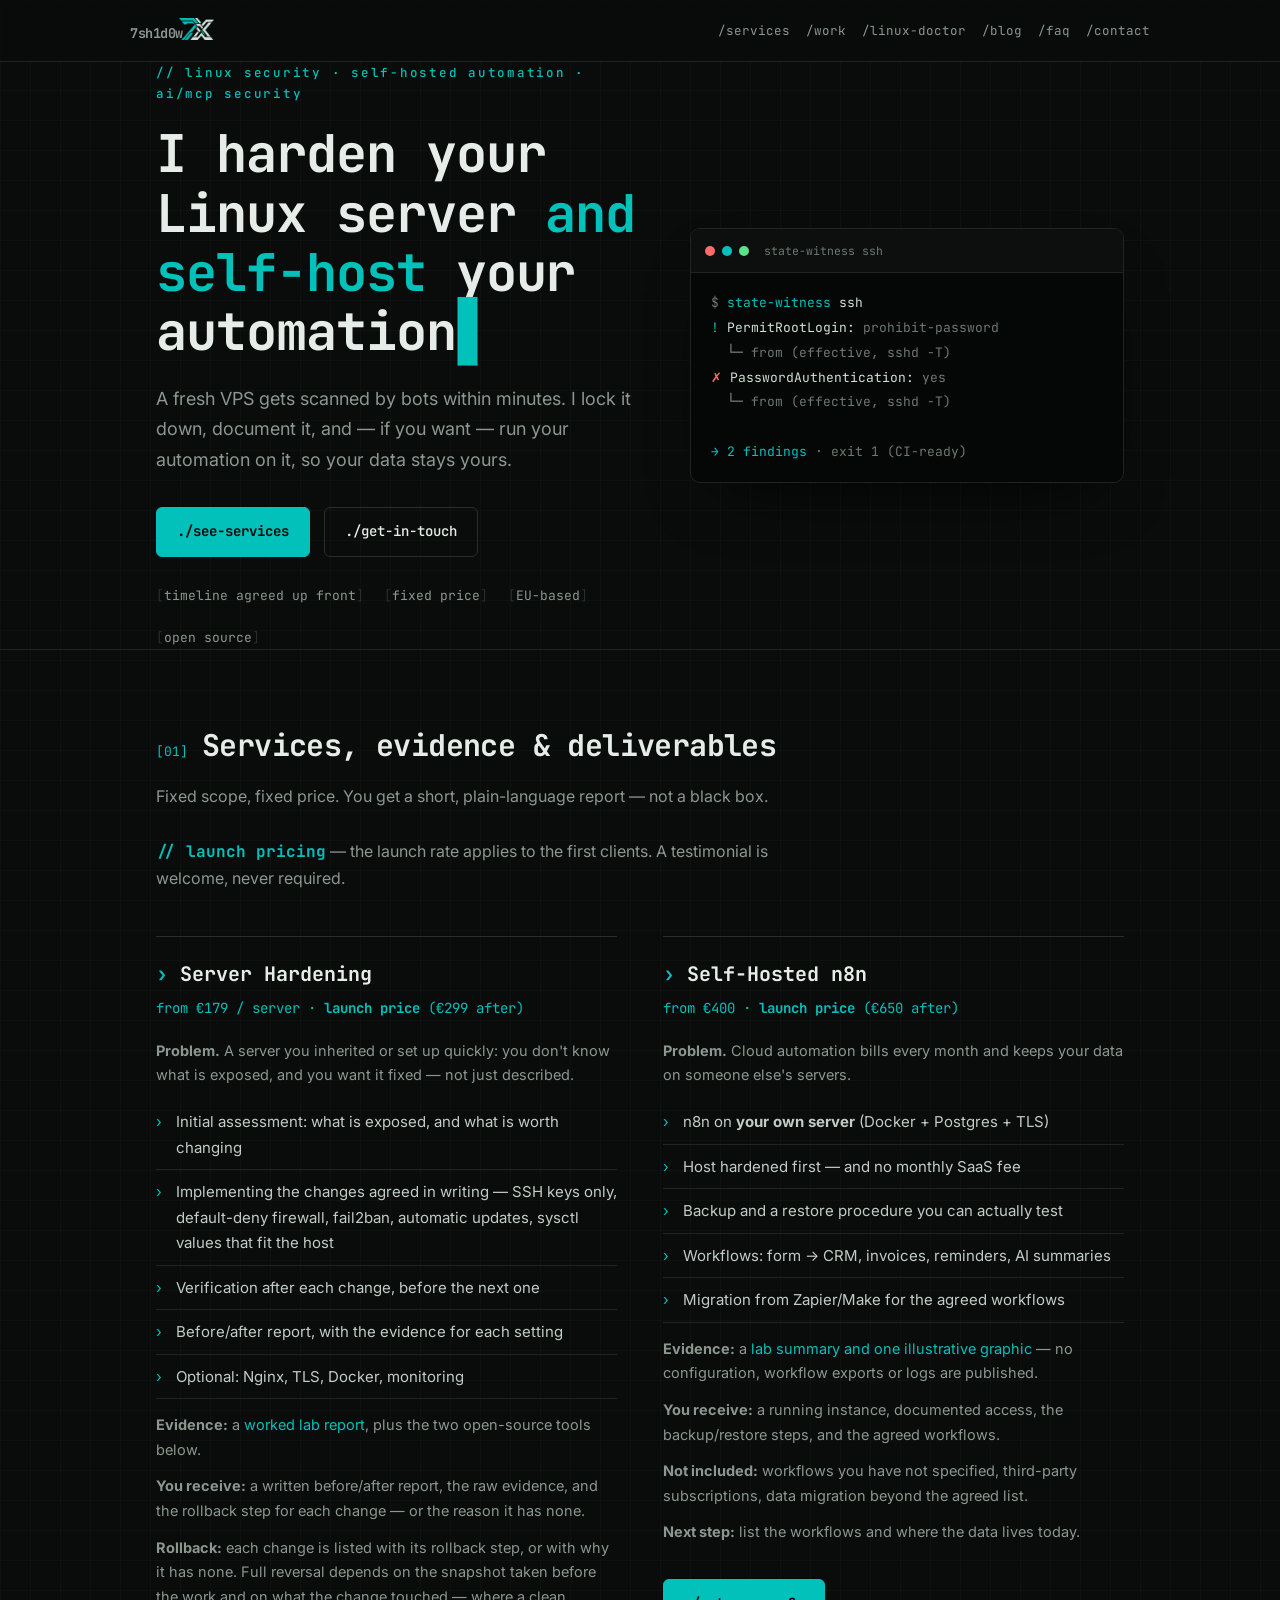
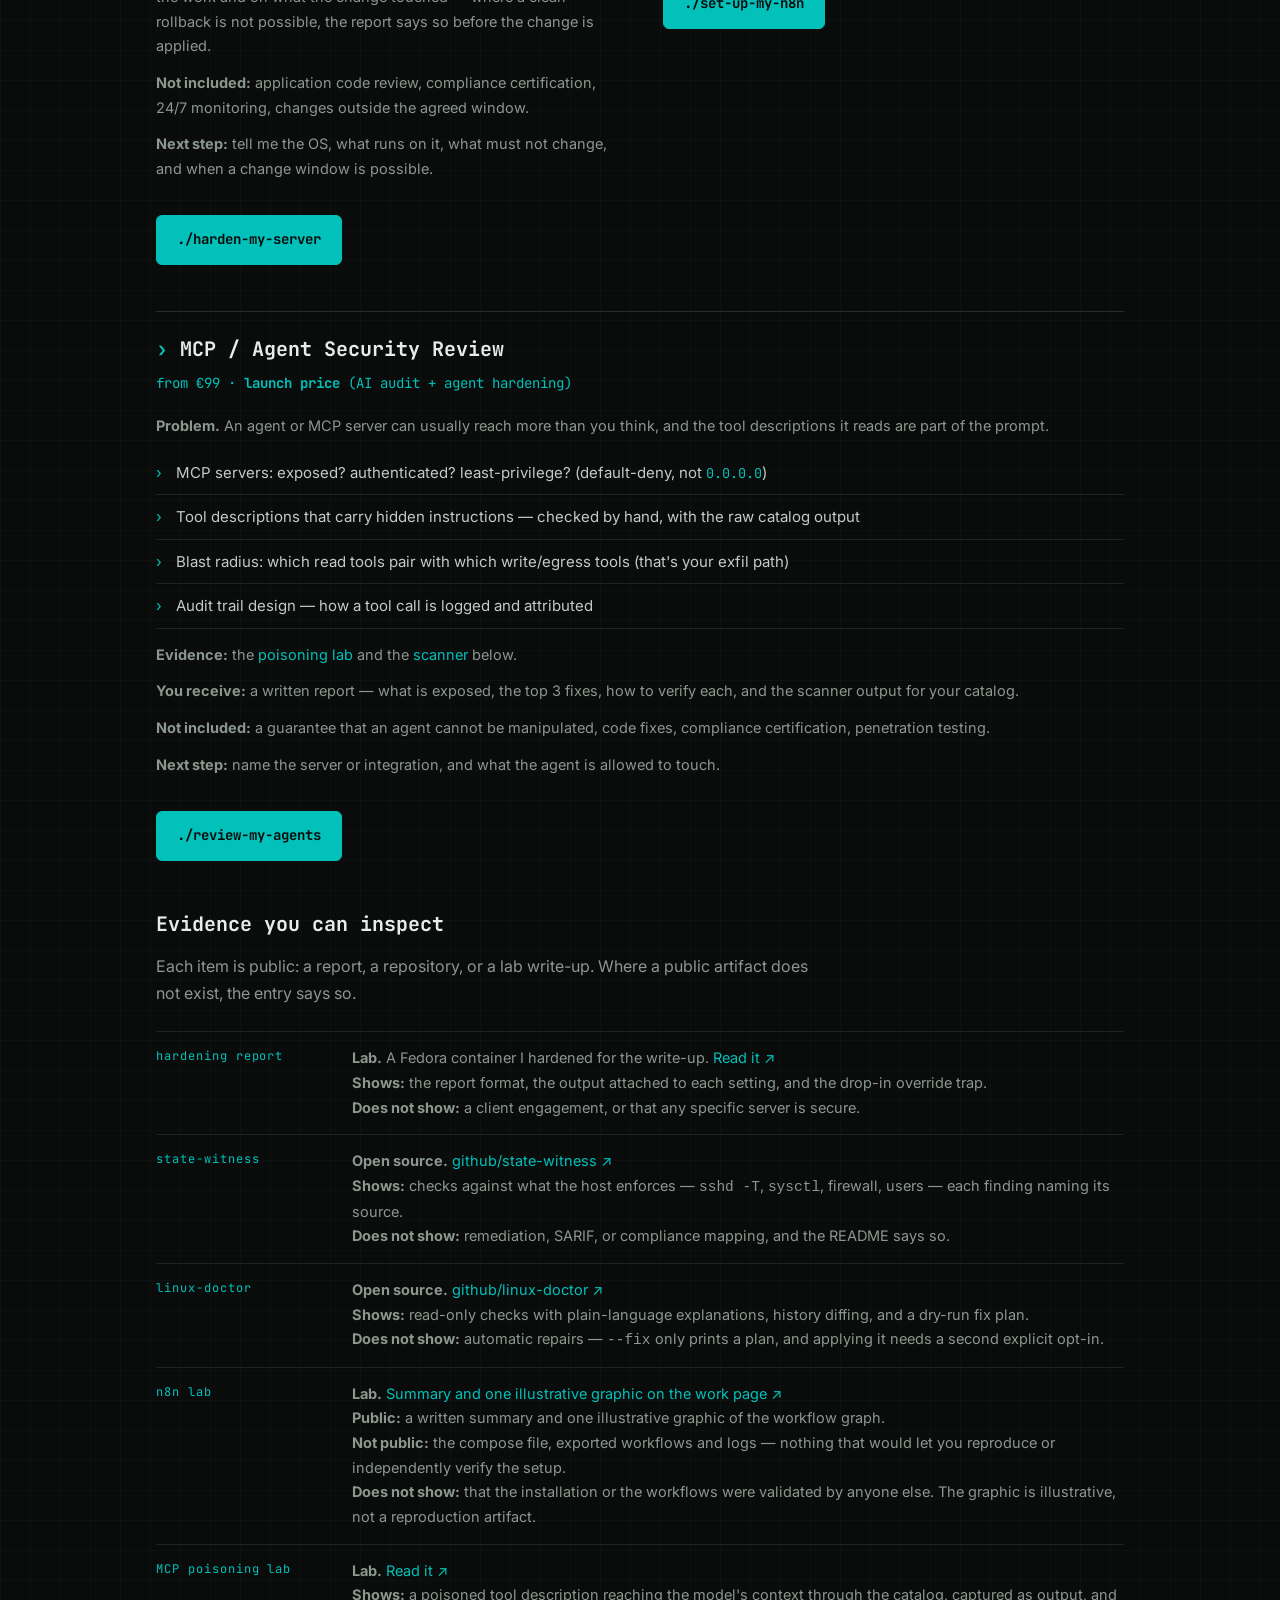
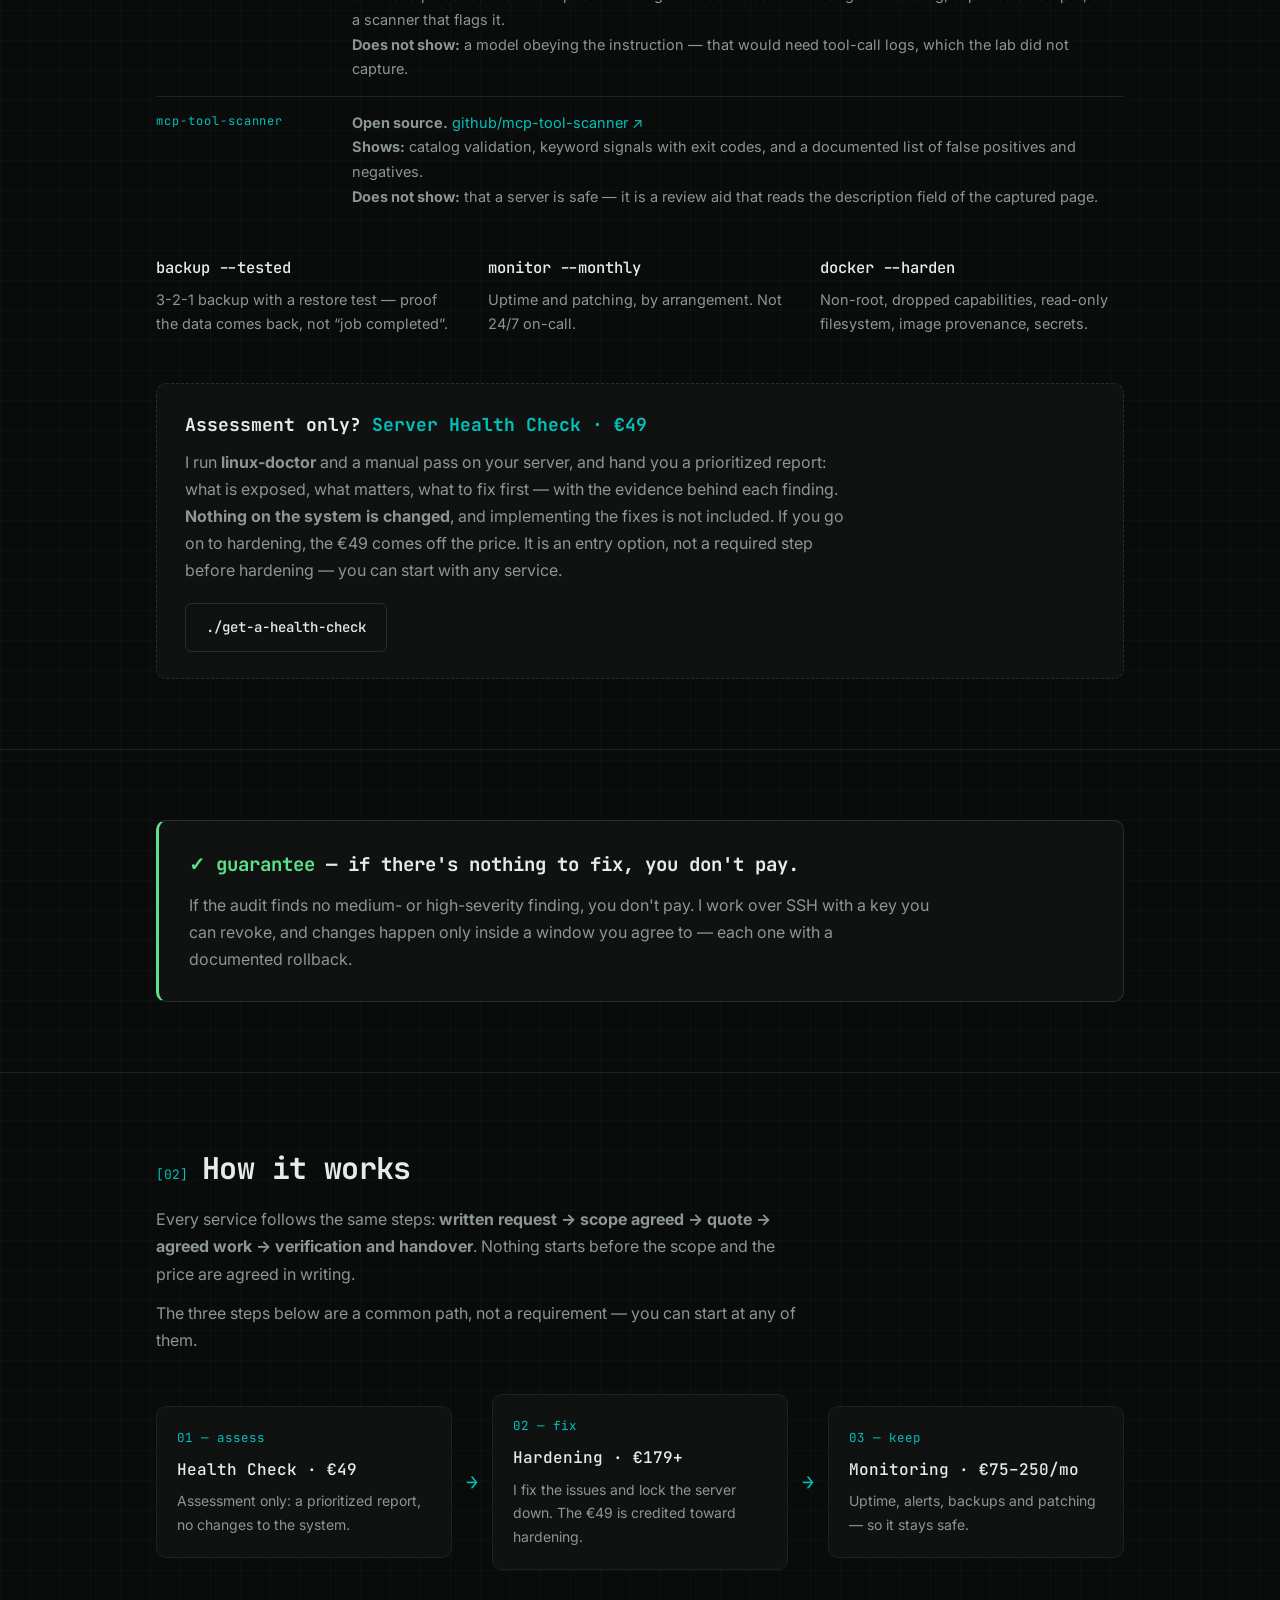
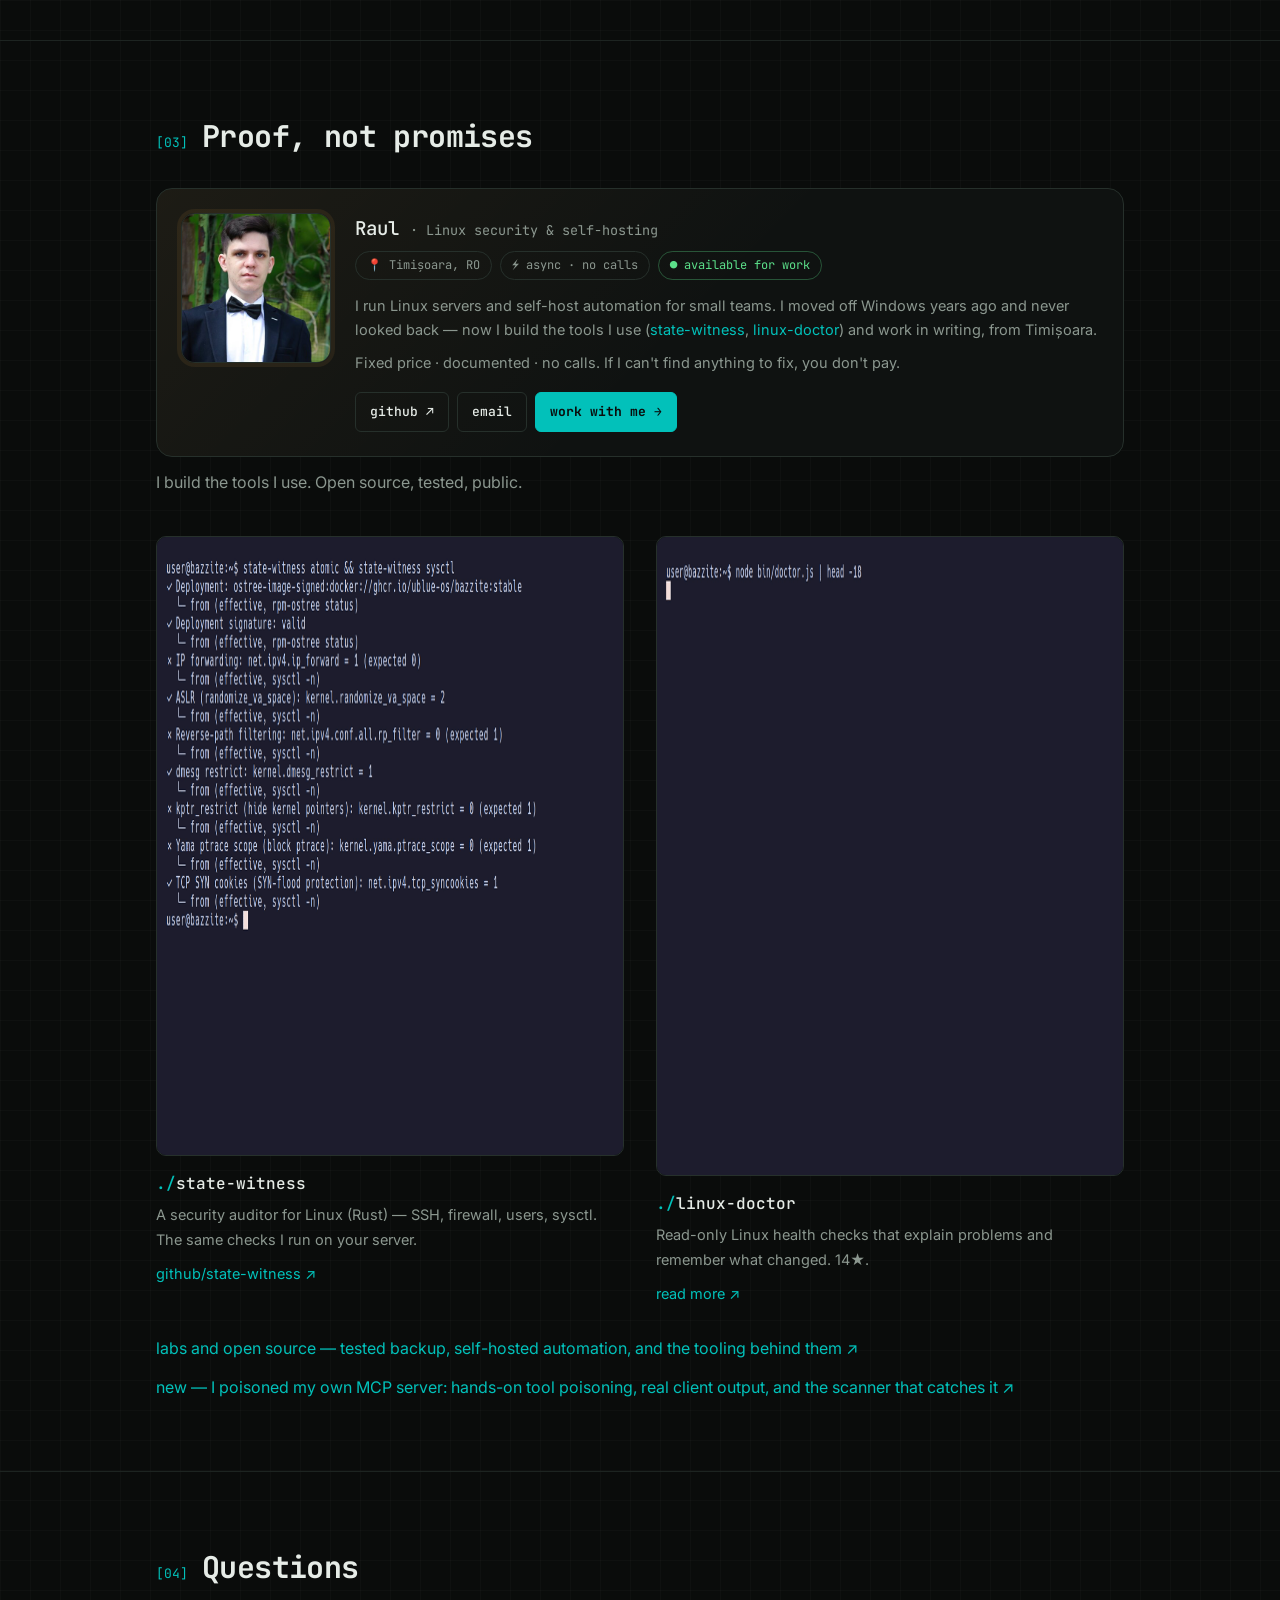
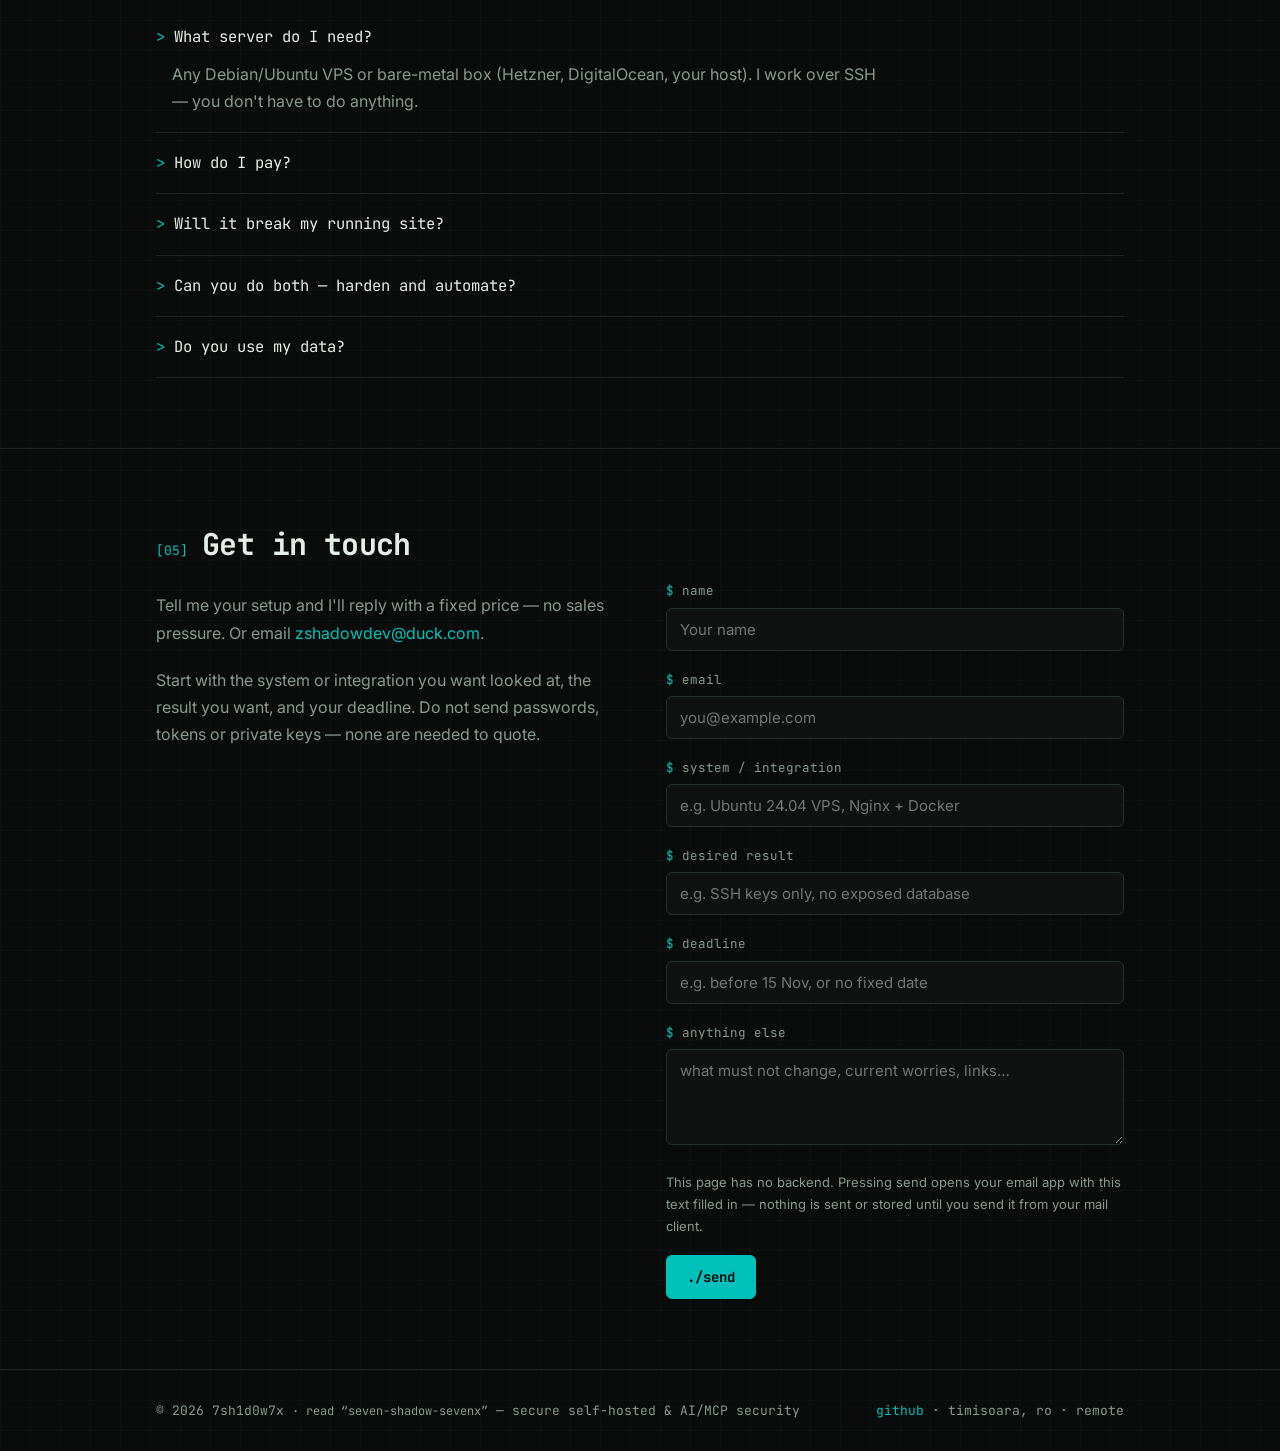
==== commit fcf2ae48: "site: the same credit line on all three offer blocks index and linux-doctor already said the €49 com" ====
--- a/index.html
+++ b/index.html
@@ -181,7 +181,7 @@
   <div class="funnel">
     <div class="fstep"><div class="n">01 — assess</div><h4>Health Check · €49</h4><p>Assessment only: a prioritized report, no changes to the system.</p></div>
     <div class="farrow">→</div>
-    <div class="fstep"><div class="n">02 — fix</div><h4>Hardening · €179+</h4><p>I fix the issues and lock the server down. The €49 is credited.</p></div>
+    <div class="fstep"><div class="n">02 — fix</div><h4>Hardening · €179+</h4><p>I fix the issues and lock the server down. The €49 is credited toward hardening.</p></div>
     <div class="farrow">→</div>
     <div class="fstep"><div class="n">03 — keep</div><h4>Monitoring · €75–250/mo</h4><p>Uptime, alerts, backups and patching — so it stays safe.</p></div>
   </div>
